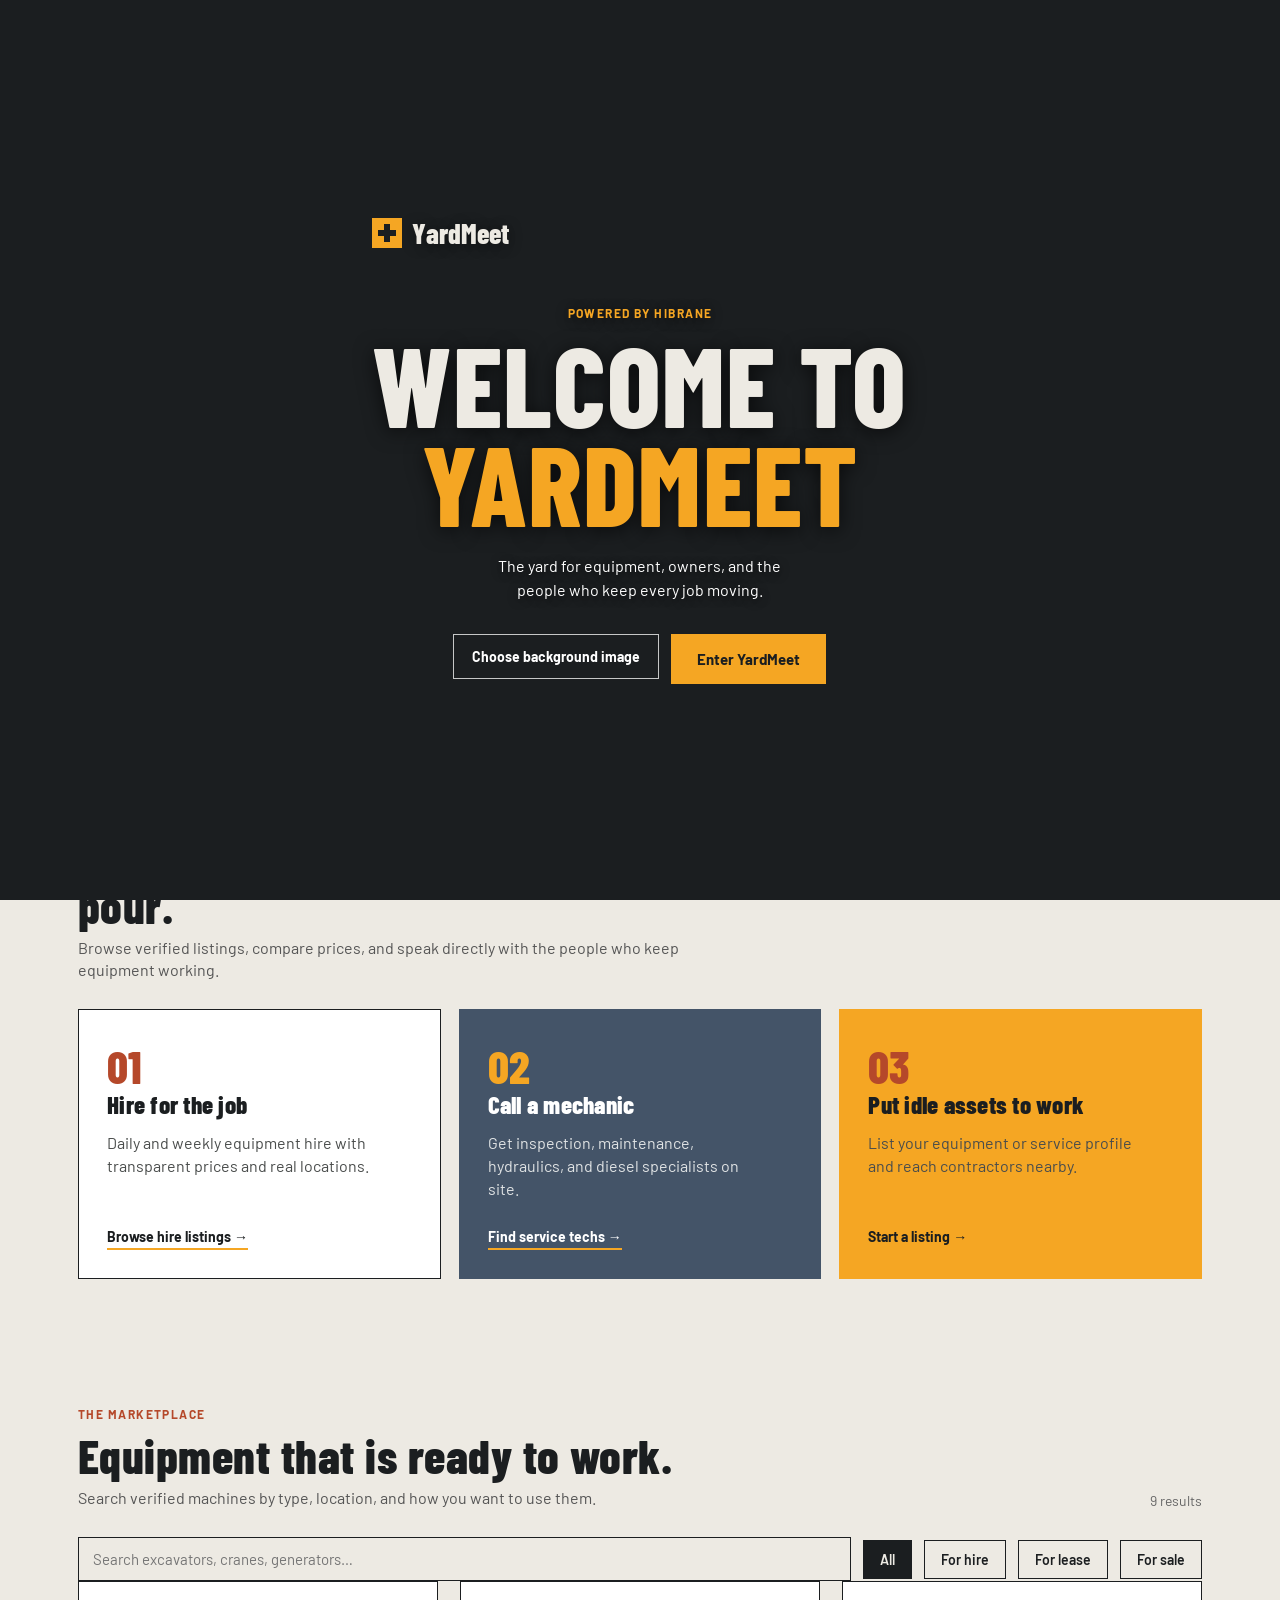
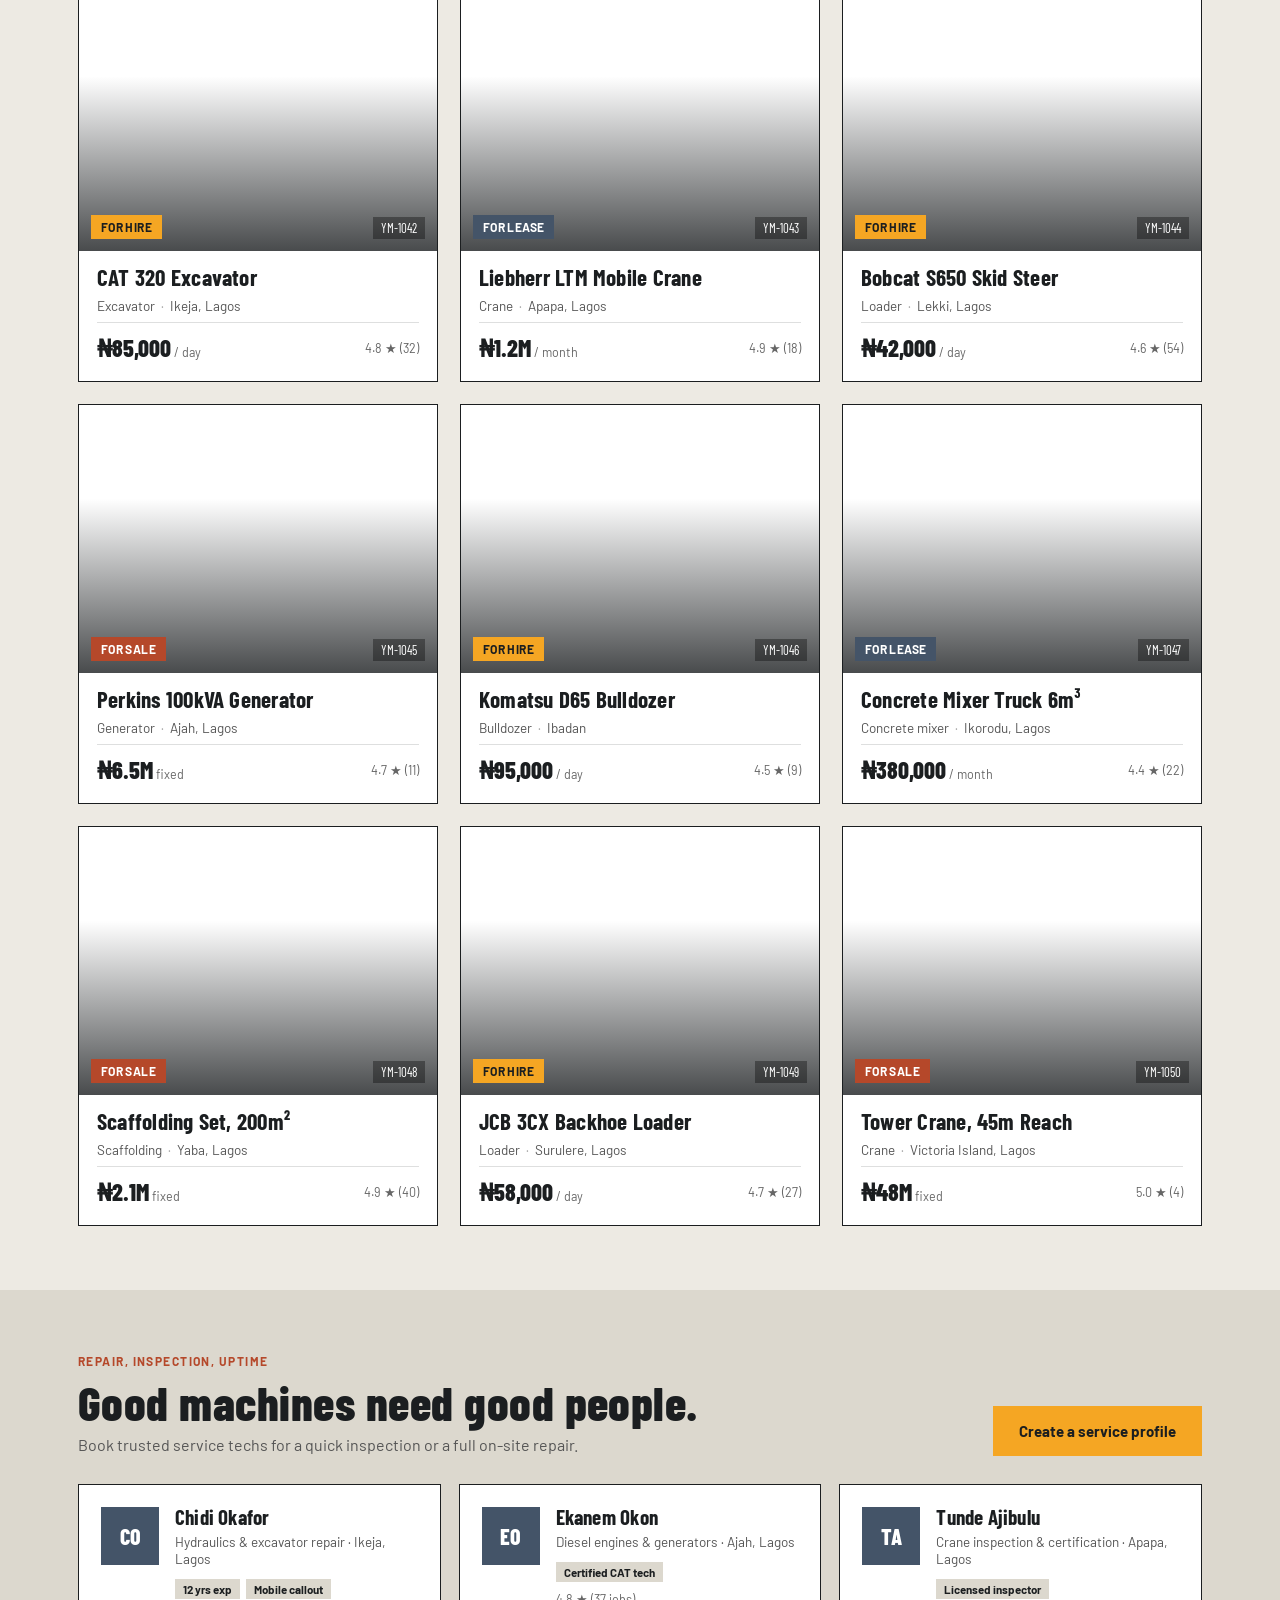
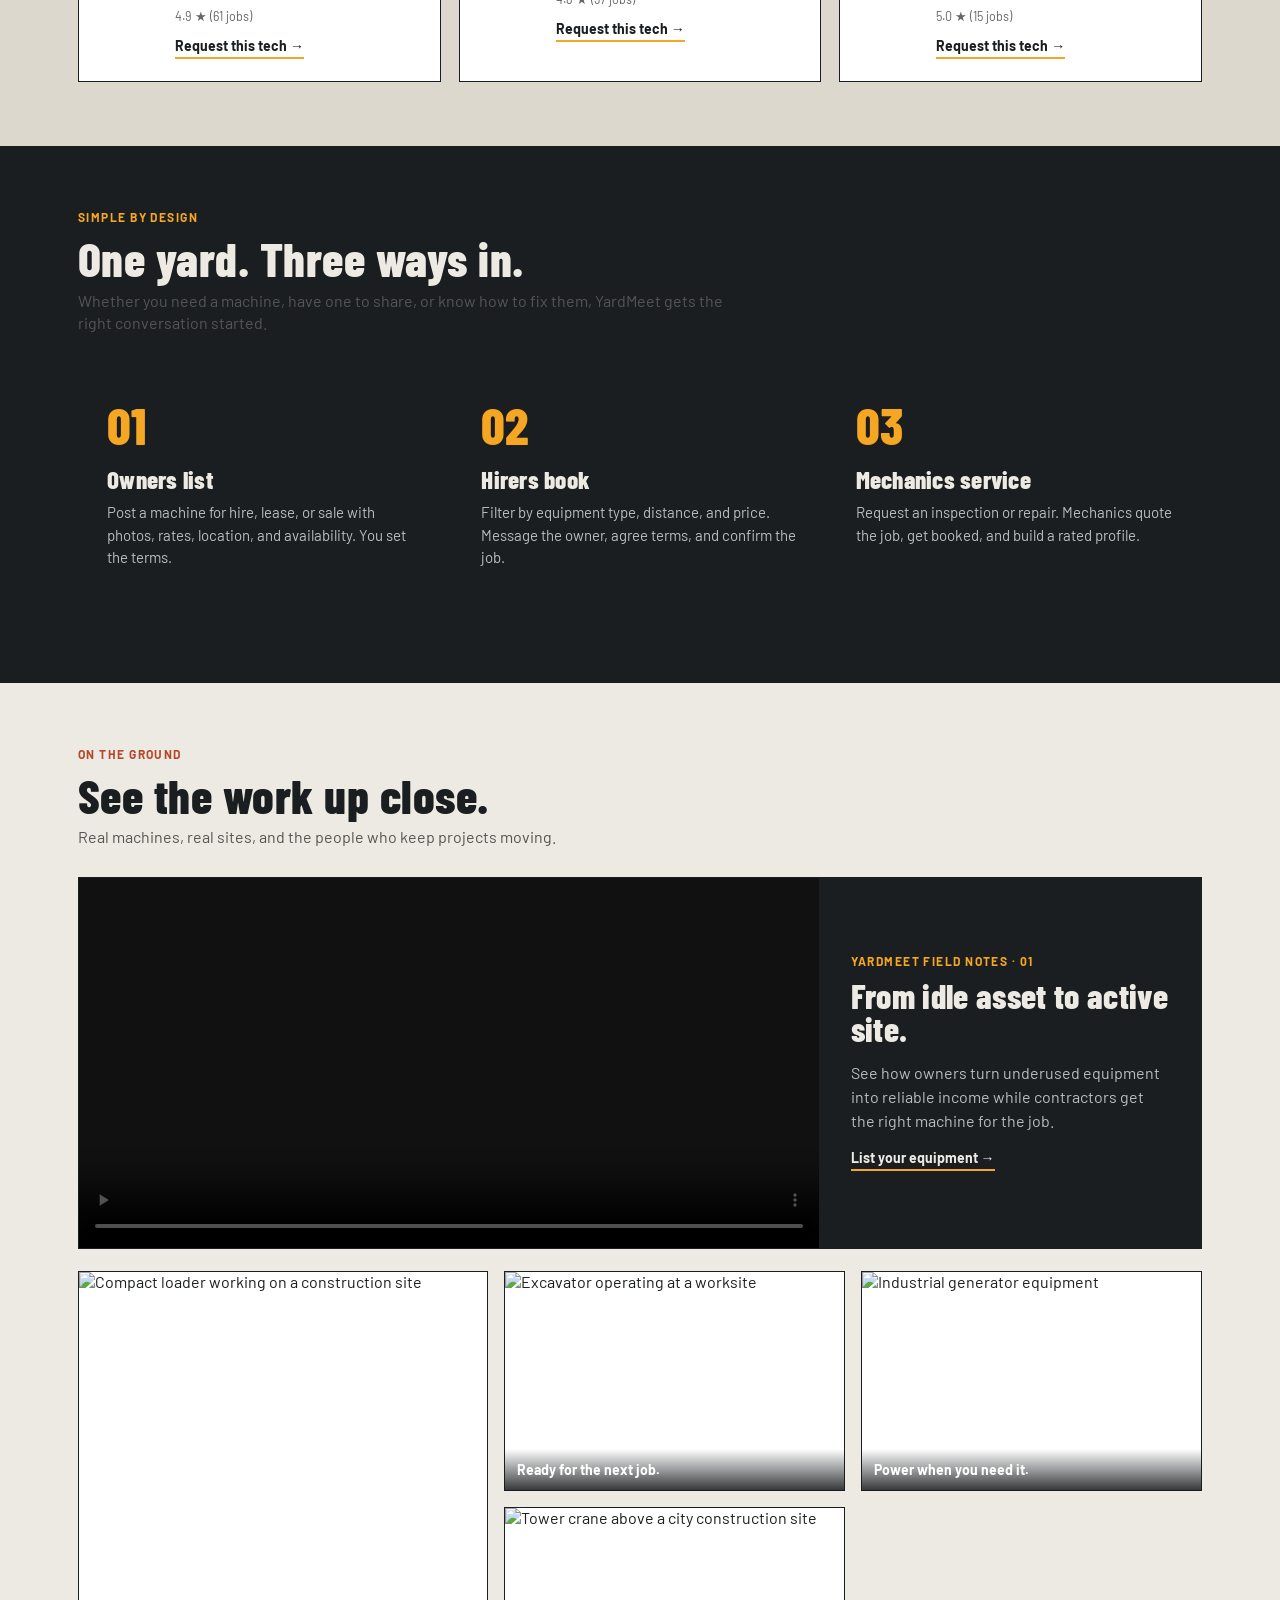
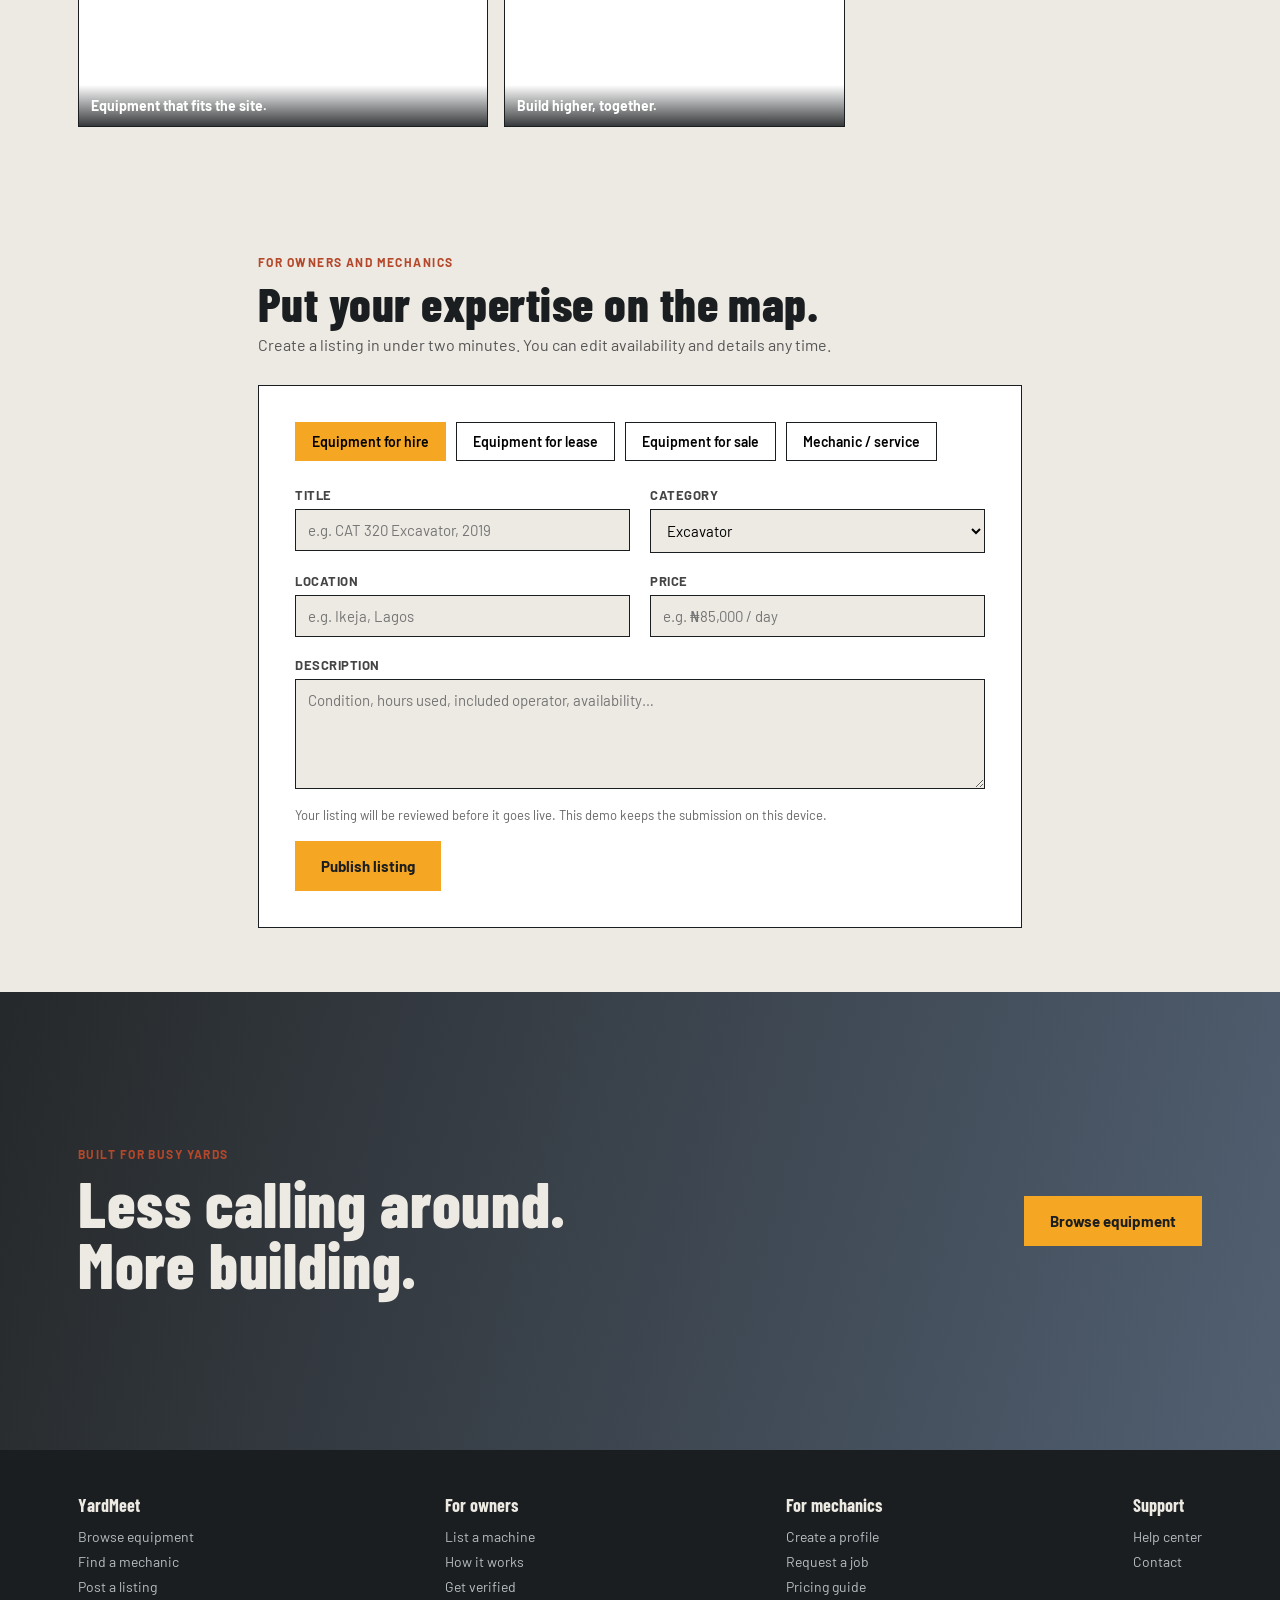
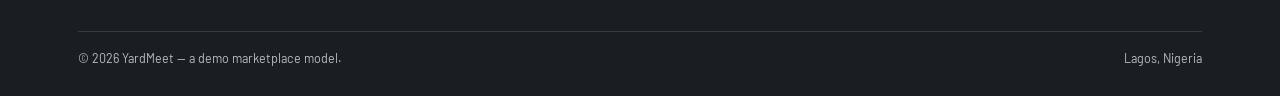
==== index.html @ 85f5b242 "Prepare YardMeet website for GitHub Pages" ====
<!doctype html>
<html lang="en">
<head>
  <meta charset="UTF-8"><meta name="viewport" content="width=device-width, initial-scale=1.0">
  <title>YardMeet | Construction equipment marketplace</title>
  <link rel="preconnect" href="https://fonts.googleapis.com"><link rel="preconnect" href="https://fonts.gstatic.com" crossorigin>
  <link href="https://fonts.googleapis.com/css2?family=Barlow+Condensed:wght@500;600;700;800&family=Barlow:wght@400;500;600;700&display=swap" rel="stylesheet"><link rel="stylesheet" href="styles.css">
</head>
<body data-page="home">
  <div class="welcome-screen" id="welcomeScreen" role="dialog" aria-modal="true" aria-labelledby="welcomeTitle"><div class="welcome-shade"></div><div class="welcome-content"><div class="welcome-mark"><span class="logo-mark" aria-hidden="true"></span><span>YardMeet</span></div><p class="kicker">Powered by Hibrane</p><h1 id="welcomeTitle">WELCOME TO<br><span>YARDMEET</span></h1><p class="welcome-copy">The yard for equipment, owners, and the people who keep every job moving.</p><div class="welcome-actions"><label class="upload-image" for="welcomeBackground">Choose background image<input id="welcomeBackground" type="file" accept="image/*"></label><button class="btn primary" id="enterSite" type="button">Enter YardMeet</button></div></div></div>
  <div id="site-header"></div>
  <main>
    <section class="hero home-hero" id="home"><div class="wrap hero-grid"><div><div class="eyebrow-plate"><span class="dot"></span>Lagos · 412 active yards on site</div><h1>Find the right machine.<br><span>Keep the job moving.</span></h1><p class="lede">YardMeet connects contractors with construction equipment owners and trusted mechanics across Lagos. Hire, lease, buy, or get a machine back on site.</p><div class="hero-ctas"><a class="btn primary" href="#browse">Find equipment</a><a class="btn ghost" href="#post">List your machine</a></div></div><div class="spec-plate"><div class="row"><span class="label">Listings live</span><b>2,146</b></div><div class="row"><span class="label">Verified owners</span><b>836</b></div><div class="row"><span class="label">Mechanics on call</span><b>194</b></div><div class="row"><span class="label">Avg. response time</span><b>18 min</b></div></div></div></section>
    <section class="section home-section"><div class="wrap"><div class="section-head"><div><p class="kicker">The yard, organized</p><h2>Everything you need for the next pour.</h2><p>Browse verified listings, compare prices, and speak directly with the people who keep equipment working.</p></div></div><div class="feature-grid"><a class="feature-card" href="#browse"><span class="feature-number">01</span><h3>Hire for the job</h3><p>Daily and weekly equipment hire with transparent prices and real locations.</p><span class="text-link">Browse hire listings →</span></a><a class="feature-card dark" href="#services"><span class="feature-number">02</span><h3>Call a mechanic</h3><p>Get inspection, maintenance, hydraulics, and diesel specialists on site.</p><span class="text-link">Find service techs →</span></a><a class="feature-card amber" href="#post"><span class="feature-number">03</span><h3>Put idle assets to work</h3><p>List your equipment or service profile and reach contractors nearby.</p><span class="text-link">Start a listing →</span></a></div></div></section>
    <section class="section" id="browse"><div class="wrap"><div class="section-head"><div><p class="kicker">The marketplace</p><h2 id="listingsTitle">Equipment that is ready to work.</h2><p>Search verified machines by type, location, and how you want to use them.</p></div><span class="result-count" id="resultCount"></span></div><div class="filter-row inline-filter"><input class="search-input" id="searchInput" type="search" placeholder="Search excavators, cranes, generators…" aria-label="Search listings"><button class="chip active" data-filter="all">All</button><button class="chip" data-filter="hire">For hire</button><button class="chip" data-filter="lease">For lease</button><button class="chip" data-filter="sale">For sale</button></div><div class="grid" id="listingsGrid"></div><div class="empty" id="emptyState" hidden><b>Nothing matches that search</b>Try a different machine name or clear your filters.</div></div></section>
    <section class="section" id="services" style="background:var(--concrete-dark)"><div class="wrap"><div class="section-head"><div><p class="kicker">Repair, inspection, uptime</p><h2>Good machines need good people.</h2><p>Book trusted service techs for a quick inspection or a full on-site repair.</p></div><a class="btn primary" href="#post">Create a service profile</a></div><div class="mechanic-grid" id="mechGrid"></div></div></section>
    <section class="section dark-section" id="how"><div class="wrap"><div class="section-head"><div><p class="kicker">Simple by design</p><h2>One yard. Three ways in.</h2><p>Whether you need a machine, have one to share, or know how to fix them, YardMeet gets the right conversation started.</p></div></div><div class="steps large-steps"><article class="step"><div class="n">01</div><h3>Owners list</h3><p>Post a machine for hire, lease, or sale with photos, rates, location, and availability. You set the terms.</p></article><article class="step"><div class="n">02</div><h3>Hirers book</h3><p>Filter by equipment type, distance, and price. Message the owner, agree terms, and confirm the job.</p></article><article class="step"><div class="n">03</div><h3>Mechanics service</h3><p>Request an inspection or repair. Mechanics quote the job, get booked, and build a rated profile.</p></article></div></div></section>
    <section class="section media-section" id="media"><div class="wrap"><div class="section-head"><div><p class="kicker">On the ground</p><h2>See the work up close.</h2><p>Real machines, real sites, and the people who keep projects moving.</p></div></div><div class="media-feature"><div class="video-frame"><video controls preload="metadata" poster="https://images.unsplash.com/photo-1504307651254-35680f356dfd?auto=format&fit=crop&w=1400&q=85"><source src="https://cdn.coverr.co/videos/coverr-a-construction-site-1571/1080p.mp4" type="video/mp4">Your browser does not support embedded video.</video></div><div class="video-copy"><p class="kicker">YardMeet field notes · 01</p><h3>From idle asset to active site.</h3><p>See how owners turn underused equipment into reliable income while contractors get the right machine for the job.</p><a class="text-link" href="#post">List your equipment →</a></div></div><div class="photo-grid"><figure class="photo-tall"><img src="https://images.unsplash.com/photo-1590644365607-1c5a2d7b4f8e?auto=format&fit=crop&w=900&q=85" alt="Compact loader working on a construction site"><figcaption>Equipment that fits the site.</figcaption></figure><figure><img src="https://images.unsplash.com/photo-1581094794329-c8112a89af12?auto=format&fit=crop&w=900&q=85" alt="Excavator operating at a worksite"><figcaption>Ready for the next job.</figcaption></figure><figure><img src="https://images.unsplash.com/photo-1473341304170-971dccb5ac1e?auto=format&fit=crop&w=900&q=85" alt="Industrial generator equipment"><figcaption>Power when you need it.</figcaption></figure><figure><img src="https://images.unsplash.com/photo-1541888946425-d81bb19240f5?auto=format&fit=crop&w=900&q=85" alt="Tower crane above a city construction site"><figcaption>Build higher, together.</figcaption></figure></div></div></section>
    <section class="section" id="post"><div class="wrap narrow"><div class="section-head"><div><p class="kicker">For owners and mechanics</p><h2>Put your expertise on the map.</h2><p>Create a listing in under two minutes. You can edit availability and details any time.</p></div></div><div class="post-panel"><div class="listing-type-picker" id="typePicker"><button class="type-opt active" data-type="hire" type="button">Equipment for hire</button><button class="type-opt" data-type="lease" type="button">Equipment for lease</button><button class="type-opt" data-type="sale" type="button">Equipment for sale</button><button class="type-opt" data-type="service" type="button">Mechanic / service</button></div><form id="postForm"><div class="post-grid"><div class="field"><label for="f-title">Title</label><input id="f-title" required type="text" placeholder="e.g. CAT 320 Excavator, 2019"></div><div class="field"><label for="f-cat">Category</label><select id="f-cat"><option>Excavator</option><option>Crane</option><option>Generator</option><option>Bulldozer</option><option>Payloader</option><option>Concrete mixer</option><option>Mechanic / repair service</option><option>Other</option></select></div><div class="field"><label for="f-loc">Location</label><input id="f-loc" required type="text" placeholder="e.g. Ikeja, Lagos"></div><div class="field"><label for="f-price">Price</label><input id="f-price" type="text" placeholder="e.g. ₦85,000 / day"></div><div class="field full"><label for="f-desc">Description</label><textarea id="f-desc" required placeholder="Condition, hours used, included operator, availability…"></textarea></div></div><p class="form-note">Your listing will be reviewed before it goes live. This demo keeps the submission on this device.</p><button type="submit" class="btn primary">Publish listing</button><div class="form-success" id="formSuccess" role="status" hidden>Listing saved as a demo. We will be in touch with the next step.</div></form></div></div></section>
    <section class="section image-band"><div class="wrap image-band-inner"><div><p class="kicker">Built for busy yards</p><h2>Less calling around.<br>More building.</h2></div><a class="btn primary" href="#browse">Browse equipment</a></div></section>
  </main><div id="site-footer"></div><script src="app.js"></script>
</body>
</html>
---- styles.css ----
.media-feature{display:grid;grid-template-columns:1.45fr .75fr;background:var(--ink);color:var(--concrete);border:1px solid var(--ink);margin-bottom:22px}.video-frame{background:#111;min-height:350px}.video-frame video{display:block;width:100%;height:100%;min-height:350px;object-fit:cover}.video-copy{padding:32px;display:flex;flex-direction:column;align-items:flex-start;justify-content:center}.video-copy .kicker{color:var(--amber)}.video-copy h3{font-size:34px}.video-copy p:not(.kicker){color:#b7bec2;line-height:1.5}.photo-grid{display:grid;grid-template-columns:1.2fr 1fr 1fr;grid-template-rows:220px 220px;gap:16px}.photo-grid figure{margin:0;background:var(--white);border:1px solid var(--ink);position:relative;overflow:hidden}.photo-grid figure:first-child{grid-row:span 2}.photo-grid img{width:100%;height:100%;object-fit:cover;transition:transform .35s ease}.photo-grid figure:hover img{transform:scale(1.04)}.photo-grid figcaption{position:absolute;left:0;right:0;bottom:0;padding:12px;color:#fff;font-weight:700;font-size:14px;background:linear-gradient(transparent,rgba(27,30,32,.88))}@media(max-width:800px){.media-feature{grid-template-columns:1fr}.video-frame,.video-frame video{min-height:240px}.photo-grid{grid-template-columns:1fr 1fr;grid-template-rows:240px 180px 180px}.photo-grid figure:first-child{grid-row:span 1;grid-column:span 2}}@media(max-width:520px){.photo-grid{grid-template-columns:1fr;grid-template-rows:250px 180px 180px 180px}.photo-grid figure:first-child{grid-column:auto}.video-copy{padding:24px}}
 .welcome-screen{--welcome-image:url('https://images.unsplash.com/photo-1504307651254-35680f356dfd?auto=format&fit=crop&w=2200&q=90');position:fixed;inset:0;z-index:200;background-color:var(--ink);background-image:var(--welcome-image);background-position:center;background-size:cover;color:var(--concrete);display:flex;flex-direction:column;align-items:center;justify-content:center;text-align:center;padding:28px;transition:opacity .45s ease,visibility .45s ease}.welcome-screen:before{content:'';position:absolute;inset:0;background:linear-gradient(90deg,rgba(27,30,32,.58),rgba(27,30,32,.22),rgba(27,30,32,.58))}.welcome-screen.has-background:after{content:'Background preview';position:absolute;right:22px;bottom:18px;color:rgba(255,255,255,.75);font-size:12px;letter-spacing:.08em;text-transform:uppercase}.welcome-screen.is-hidden{opacity:0;visibility:hidden;pointer-events:none}.welcome-content{position:relative;z-index:1}.welcome-mark{display:flex;align-items:center;gap:10px;font-family:'Barlow Condensed';font-size:28px;font-weight:800;margin-bottom:56px;text-shadow:0 2px 14px rgba(0,0,0,.45)}.welcome-screen .kicker{color:var(--amber);margin-bottom:14px;text-shadow:0 2px 12px rgba(0,0,0,.65)}.welcome-screen h1{font-size:clamp(58px,10vw,112px);line-height:.88;text-shadow:0 3px 20px rgba(0,0,0,.65)}.welcome-screen h1 span{color:var(--amber)}.welcome-copy{color:#fff;max-width:34ch;line-height:1.5;margin:22px auto 28px;text-shadow:0 2px 10px rgba(0,0,0,.7)}.welcome-actions{display:flex;align-items:center;justify-content:center;gap:12px;flex-wrap:wrap}.welcome-screen .btn{margin-top:4px}.upload-image{border:1px solid rgba(255,255,255,.75);padding:13px 18px;color:#fff;background:rgba(27,30,32,.28);font-size:14px;font-weight:700;cursor:pointer;transition:background .15s ease}.upload-image:hover{background:rgba(27,30,32,.6)}.upload-image input{position:absolute;width:1px;height:1px;opacity:0;pointer-events:none}@media(max-width:520px){.welcome-mark{margin-bottom:38px}.welcome-actions{flex-direction:column}.welcome-actions .btn,.upload-image{width:100%}}
:root{--ink:#1b1e20;--concrete:#edeae3;--concrete-dark:#dcd8ce;--steel:#445468;--amber:#f5a623;--amber-dark:#c9821a;--rust:#b5482a;--white:#fff;--line:rgba(27,30,32,.14)}*{box-sizing:border-box}html{scroll-behavior:smooth}body{margin:0;background:var(--concrete);color:var(--ink);font-family:Barlow,sans-serif;-webkit-font-smoothing:antialiased}h1,h2,h3,.display{font-family:'Barlow Condensed',sans-serif;font-weight:800;letter-spacing:.01em;line-height:.95;margin:0}h1{font-size:clamp(46px,7vw,82px)}h2{font-size:clamp(32px,4vw,48px)}h3{font-size:25px}a{color:inherit}button,input,select,textarea{font:inherit}button{cursor:pointer}img{max-width:100%;display:block}.wrap{max-width:1180px;margin:0 auto;padding:0 28px}.narrow{max-width:820px}@media(max-width:640px){.wrap{padding:0 18px}}
:root{--ink:#1b1e20;--concrete:#edeae3;--concrete-dark:#dcd8ce;--steel:#445468;--amber:#f5a623;--amber-dark:#c9821a;--rust:#b5482a;--white:#fff;--line:rgba(27,30,32,.14)}*{box-sizing:border-box}html{scroll-behavior:smooth}body{margin:0;background:var(--concrete);color:var(--ink);font-family:Barlow,sans-serif;-webkit-font-smoothing:antialiased}h1,h2,h3,.display{font-family:'Barlow Condensed',sans-serif;font-weight:800;letter-spacing:.01em;line-height:.95;margin:0}h1{font-size:clamp(46px,7vw,82px)}h2{font-size:clamp(32px,4vw,48px)}h3{font-size:25px}a{color:inherit}button,input,select,textarea{font:inherit}button{cursor:pointer}img{max-width:100%;display:block}.wrap{max-width:1180px;margin:0 auto;padding:0 28px}.narrow{max-width:820px}@media(max-width:640px){.wrap{padding:0 18px}}
header{position:sticky;top:0;z-index:50;background:var(--ink);color:var(--concrete);border-bottom:3px solid var(--amber)}.header-row{display:flex;align-items:center;justify-content:space-between;padding:16px 0}.logo{display:flex;align-items:center;gap:10px;font-family:'Barlow Condensed';font-weight:800;font-size:26px;letter-spacing:.02em;text-decoration:none}.logo-mark{width:30px;height:30px;background:var(--amber);position:relative;flex:none}.logo-mark:before,.logo-mark:after{content:'';position:absolute;background:var(--ink)}.logo-mark:before{width:6px;height:18px;top:6px;left:12px}.logo-mark:after{width:18px;height:6px;top:12px;left:6px}nav{display:flex;gap:25px;font-size:15px;font-weight:600}nav a{color:var(--concrete);opacity:.8;text-decoration:none;padding-bottom:4px;border-bottom:2px solid transparent}nav a:hover,nav a[aria-current=page]{opacity:1;border-color:var(--amber)}.header-actions{display:flex;align-items:center;gap:16px}.header-actions .btn{padding:9px 13px;font-size:13px}.menu-toggle{display:none;background:transparent;border:1px solid var(--concrete);color:var(--concrete);padding:8px 10px}@media(max-width:850px){nav{display:none}.menu-toggle{display:block}.header-row.menu-open nav{display:flex;position:absolute;left:0;right:0;top:68px;background:var(--ink);padding:18px 28px;flex-direction:column;gap:16px;border-bottom:1px solid #50565b}.header-row.menu-open{position:relative}.header-actions .header-post{display:none}}
.hero{padding:72px 0 58px;border-bottom:1px solid var(--line)}.home-hero{background:linear-gradient(120deg,var(--concrete) 0%,#e6e1d6 65%,#d8d3c8 100%)}.hero-grid{display:grid;grid-template-columns:1.3fr .9fr;gap:48px;align-items:end}@media(max-width:860px){.hero-grid{grid-template-columns:1fr}}.eyebrow-plate{display:inline-flex;align-items:center;gap:8px;background:var(--white);border:1px solid var(--ink);padding:6px 12px;font-size:13px;font-weight:600;margin-bottom:22px}.dot{width:7px;height:7px;background:var(--amber);border-radius:50%}.hero h1 span,.page-intro h1 span{color:var(--amber-dark)}.lede{font-size:19px;line-height:1.4;max-width:52ch;margin:20px 0 0;color:#3a3f42}.hero-ctas{display:flex;gap:14px;margin-top:30px;flex-wrap:wrap}.btn{font-weight:700;font-size:15px;padding:14px 24px;border:2px solid var(--ink);background:var(--ink);color:var(--concrete);cursor:pointer;text-decoration:none;display:inline-block;transition:transform .12s ease}.btn:hover{transform:translateY(-2px)}.btn.primary{background:var(--amber);border-color:var(--amber);color:var(--ink)}.btn.ghost{background:transparent;color:var(--ink)}.spec-plate{background:var(--ink);color:var(--concrete);padding:26px;border:1px solid var(--ink)}.spec-plate .row{display:flex;justify-content:space-between;padding:12px 0;border-bottom:1px solid rgba(237,234,227,.18);font-size:15px}.spec-plate .row:last-child{border-bottom:0}.spec-plate b{font-family:'Barlow Condensed';font-size:26px;color:var(--amber)}.label{color:#b7bec2;text-transform:uppercase;font-size:12px;letter-spacing:.08em;align-self:center}.section{padding:64px 0}.section-head{display:flex;justify-content:space-between;align-items:end;margin-bottom:28px;gap:20px;flex-wrap:wrap}.section-head>div{max-width:680px}.section-head p:not(.kicker),.section-head>div>p:last-child{color:#555;font-size:16px;margin:8px 0 0;line-height:1.4}.kicker{font-weight:700;color:var(--rust);font-size:12px;letter-spacing:.12em;text-transform:uppercase;margin:0 0 12px}.text-link{font-size:14px;font-weight:700;text-decoration:none;border-bottom:2px solid var(--amber);padding-bottom:3px}.feature-grid{display:grid;grid-template-columns:repeat(3,1fr);gap:18px}.feature-card{min-height:270px;padding:28px;background:#fff;border:1px solid var(--ink);text-decoration:none;display:flex;flex-direction:column;align-items:flex-start}.feature-card.dark{background:var(--steel);color:var(--white);border-color:var(--steel)}.feature-card.amber{background:var(--amber);border-color:var(--amber)}.feature-card p{line-height:1.45;margin:14px 0 auto;max-width:30ch;color:#4a4d4c}.feature-card.dark p{color:#e0e3e4}.feature-number{font-family:'Barlow Condensed';font-size:46px;font-weight:800;color:var(--rust)}.feature-card.dark .feature-number{color:var(--amber)}@media(max-width:760px){.feature-grid{grid-template-columns:1fr}}.image-band{background:linear-gradient(105deg,rgba(27,30,32,.95),rgba(68,84,104,.92)),url('https://images.unsplash.com/photo-1504307651254-35680f356dfd?auto=format&fit=crop&w=1600&q=80') center/cover;color:var(--concrete)}.image-band-inner{min-height:330px;display:flex;justify-content:space-between;align-items:center;gap:28px}.image-band h2{font-size:clamp(38px,5vw,64px)}
.page-intro{padding:70px 0 58px;border-bottom:1px solid var(--line)}.page-intro.compact{padding-bottom:48px}.page-intro .lede{max-width:52ch}.filterbar{background:var(--white);border-bottom:1px solid var(--line);padding:22px 0;position:sticky;top:69px;z-index:40}.filter-row{display:flex;gap:12px;flex-wrap:wrap;align-items:center}.search-input{flex:1 1 280px;padding:12px 14px;border:1.5px solid var(--ink);background:var(--concrete);font-size:15px}.search-input:focus{outline:2px solid var(--amber);outline-offset:2px}.chip{padding:10px 16px;border:1.5px solid var(--ink);background:transparent;font-weight:600;font-size:14px;color:var(--ink);white-space:nowrap}.chip.active{background:var(--ink);color:var(--concrete)}.grid{display:grid;grid-template-columns:repeat(3,1fr);gap:22px}@media(max-width:940px){.grid{grid-template-columns:repeat(2,1fr)}}@media(max-width:640px){.grid{grid-template-columns:1fr}}.card{background:var(--white);border:1px solid var(--ink);display:flex;flex-direction:column;cursor:pointer;transition:transform .15s ease,box-shadow .15s ease}.card:hover{transform:translateY(-4px);box-shadow:5px 5px 0 var(--ink)}.card-media{aspect-ratio:4/3;background-size:cover;background-position:center;position:relative;display:flex;align-items:flex-end;justify-content:space-between;padding:12px}.card-media:before{content:'';position:absolute;inset:0;background:linear-gradient(180deg,transparent 35%,rgba(27,30,32,.8))}.card-media>*{position:relative;z-index:1}.tag{font-weight:700;font-size:12px;letter-spacing:.03em;padding:5px 10px;text-transform:uppercase}.tag.hire{background:var(--amber)}.tag.lease{background:var(--steel);color:#fff}.tag.sale{background:var(--rust);color:#fff}.asset-id{font-family:'Barlow Condensed';font-size:13px;color:#fff;background:rgba(0,0,0,.35);padding:3px 8px}.card-body{padding:16px 18px 18px;display:flex;flex-direction:column;gap:8px;flex:1}.card-body h3{font-size:23px;font-weight:700}.card-meta{font-size:13.5px;color:#555;display:flex;gap:6px;flex-wrap:wrap}.card-meta span:not(:last-child):after{content:'·';margin-left:6px;color:#aaa}.card-price{margin-top:auto;padding-top:10px;border-top:1px solid var(--line);display:flex;justify-content:space-between;align-items:center}.price-num{font-family:'Barlow Condensed';font-weight:800;font-size:24px}.price-unit,.rating{font-size:12.5px;color:#666}.result-count{font-size:14px;color:#666}.empty{text-align:center;padding:60px 20px;color:#666}.empty b{display:block;font-family:'Barlow Condensed';font-size:26px;color:var(--ink);margin-bottom:8px}
.mechanic-grid{display:grid;grid-template-columns:repeat(3,1fr);gap:18px}@media(max-width:800px){.mechanic-grid{grid-template-columns:1fr}}.mech-card{background:var(--white);border:1px solid var(--ink);padding:22px;display:flex;gap:16px;align-items:flex-start}.mech-avatar{width:58px;height:58px;flex:none;background:var(--steel);color:#fff;display:flex;align-items:center;justify-content:center;font-family:'Barlow Condensed';font-weight:800;font-size:22px}.mech-info h3{font-size:21px;font-weight:700;margin:0 0 4px}.spec-list{font-size:13.5px;color:#555;margin:6px 0}.badge{display:inline-block;font-size:11.5px;font-weight:700;background:var(--concrete-dark);padding:3px 8px;margin-right:6px;margin-top:6px}.dark-section{background:var(--ink);color:var(--concrete)}.dark-section .kicker{color:var(--amber)}.dark-section p:not(.kicker){color:#b7bec2}.split-section,.callout{display:flex;justify-content:space-between;align-items:center;gap:28px}.steps{display:grid;grid-template-columns:repeat(3,1fr);gap:1px;background:rgba(27,30,32,.2);border:1px solid rgba(27,30,32,.2)}.step{background:var(--ink);color:var(--concrete);padding:34px 28px;min-height:250px}.step .n{font-family:'Barlow Condensed';font-size:52px;font-weight:800;color:var(--amber);line-height:1}.step h3{font-size:25px;margin-top:18px}.step p{font-size:15px;color:#b7bec2;margin-top:10px;line-height:1.5}.concrete-band{background:var(--concrete-dark)}@media(max-width:760px){.steps{grid-template-columns:1fr}.split-section,.callout,.image-band-inner{align-items:flex-start;flex-direction:column}.image-band-inner{justify-content:center}}
.post-panel{background:var(--white);border:1px solid var(--ink);padding:36px}.listing-type-picker{display:flex;gap:10px;flex-wrap:wrap;margin-bottom:26px}.type-opt{border:1.5px solid var(--ink);padding:10px 16px;background:transparent;font-weight:600;font-size:14px}.type-opt.active{background:var(--amber);border-color:var(--amber)}.post-grid{display:grid;grid-template-columns:1fr 1fr;gap:20px}.field{display:flex;flex-direction:column;gap:6px}.field.full{grid-column:1/-1}.field label{font-size:13px;font-weight:700;text-transform:uppercase;letter-spacing:.04em;color:#444}.field input,.field select,.field textarea{border:1.5px solid var(--ink);background:var(--concrete);padding:11px 12px;font-size:15px}.field textarea{resize:vertical;min-height:110px}.form-note{font-size:13px;color:#666;margin:18px 0}.form-success{margin-top:18px;padding:13px;background:#e2f0df;border-left:4px solid #54864a;font-weight:600}@media(max-width:700px){.post-grid{grid-template-columns:1fr}.post-panel{padding:22px}}
footer{background:var(--ink);color:#b7bec2;padding:44px 0 30px}.footer-grid{display:flex;justify-content:space-between;gap:24px;flex-wrap:wrap;border-bottom:1px solid rgba(237,234,227,.14);padding-bottom:28px}.footer-col h4{color:var(--concrete);font-family:'Barlow Condensed';font-size:18px;margin:0 0 12px}.footer-col a{display:block;color:#b7bec2;text-decoration:none;font-size:14px;margin-bottom:8px}.footer-col a:hover{color:var(--amber)}.foot-bottom{padding-top:18px;font-size:12.5px;display:flex;justify-content:space-between;flex-wrap:wrap;gap:8px}.modal-backdrop{position:fixed;inset:0;background:rgba(27,30,32,.75);z-index:100;display:grid;place-items:center;padding:20px}.modal{background:var(--white);max-width:540px;width:100%;border:2px solid var(--ink);padding:28px;position:relative}.modal-close{position:absolute;right:14px;top:10px;border:0;background:transparent;font-size:28px}.modal .tag{display:inline-block;margin-bottom:15px}.modal h2{font-size:36px;margin-bottom:10px}.modal p{line-height:1.5;color:#555}.sr-only{position:absolute;width:1px;height:1px;overflow:hidden;clip:rect(0,0,0,0)}:focus-visible{outline:2px solid var(--amber-dark);outline-offset:2px}@media(prefers-reduced-motion:reduce){*{transition:none!important;scroll-behavior:auto!important}}
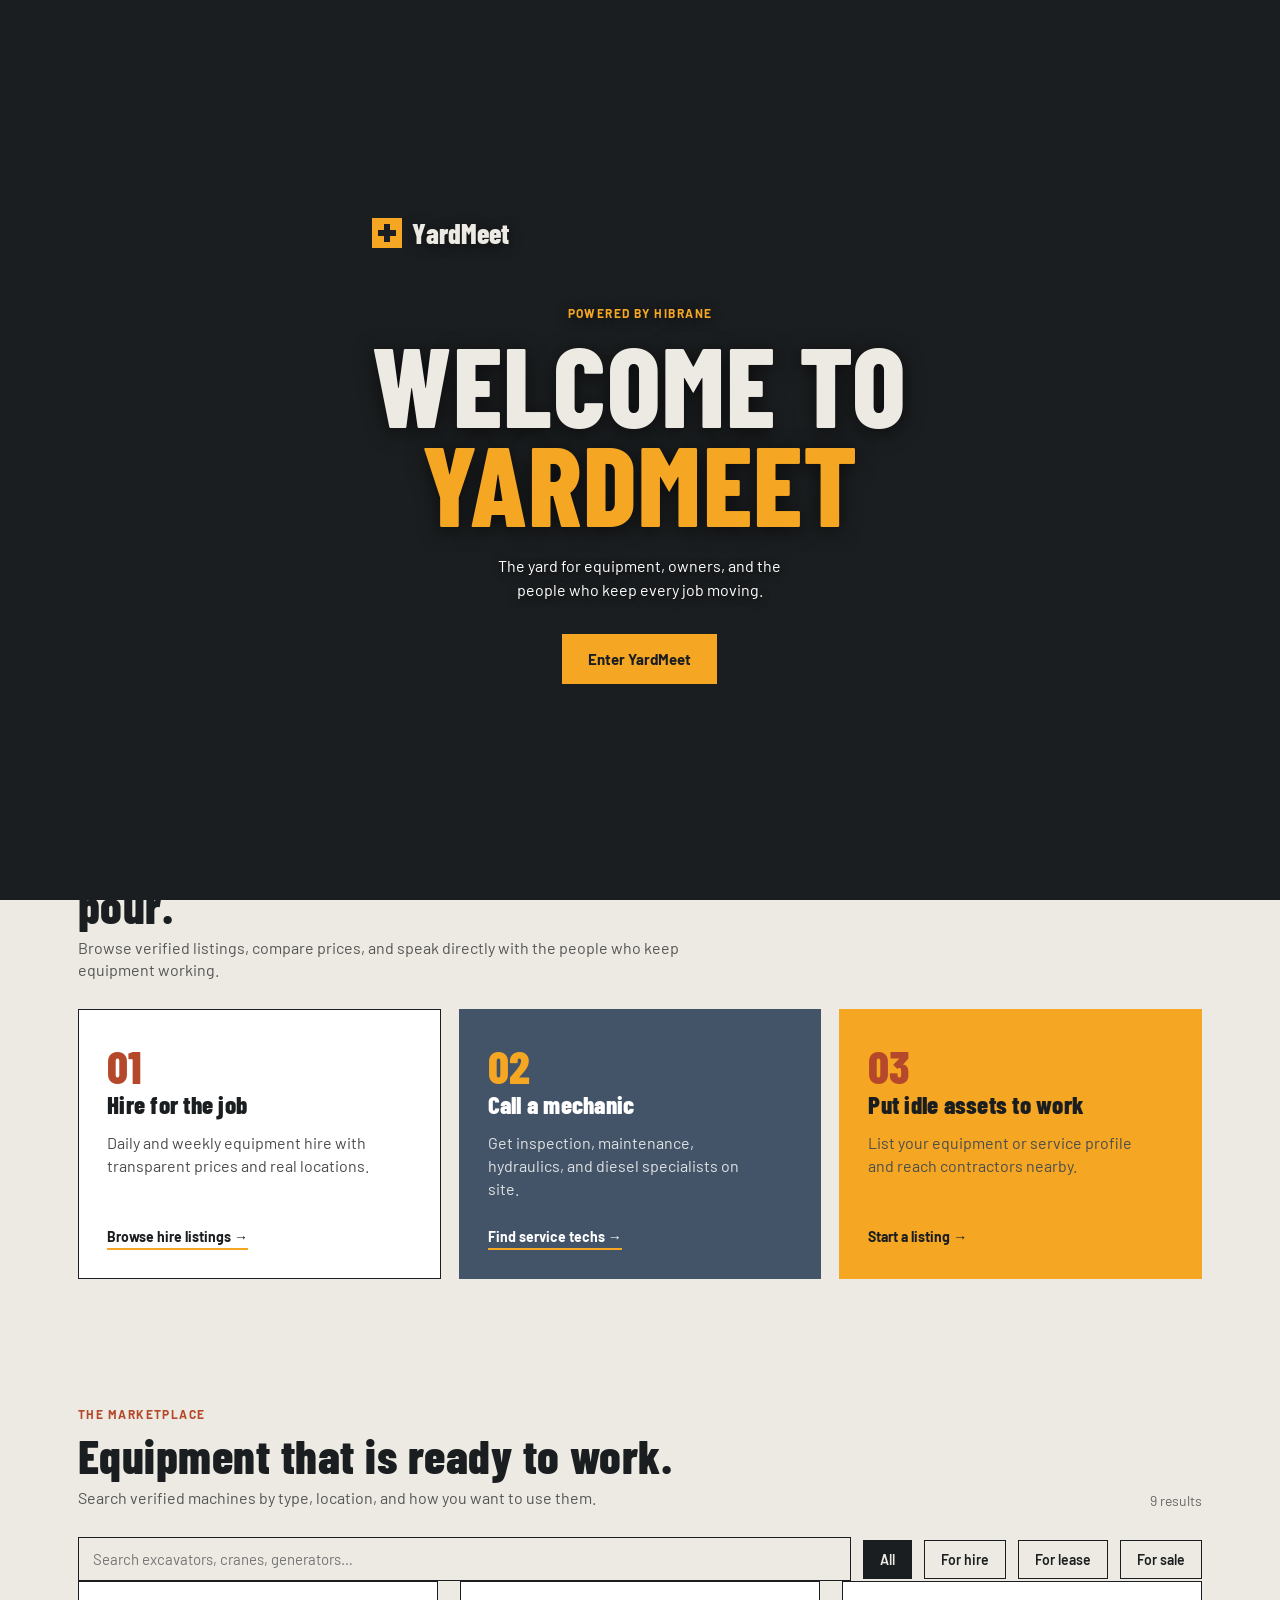
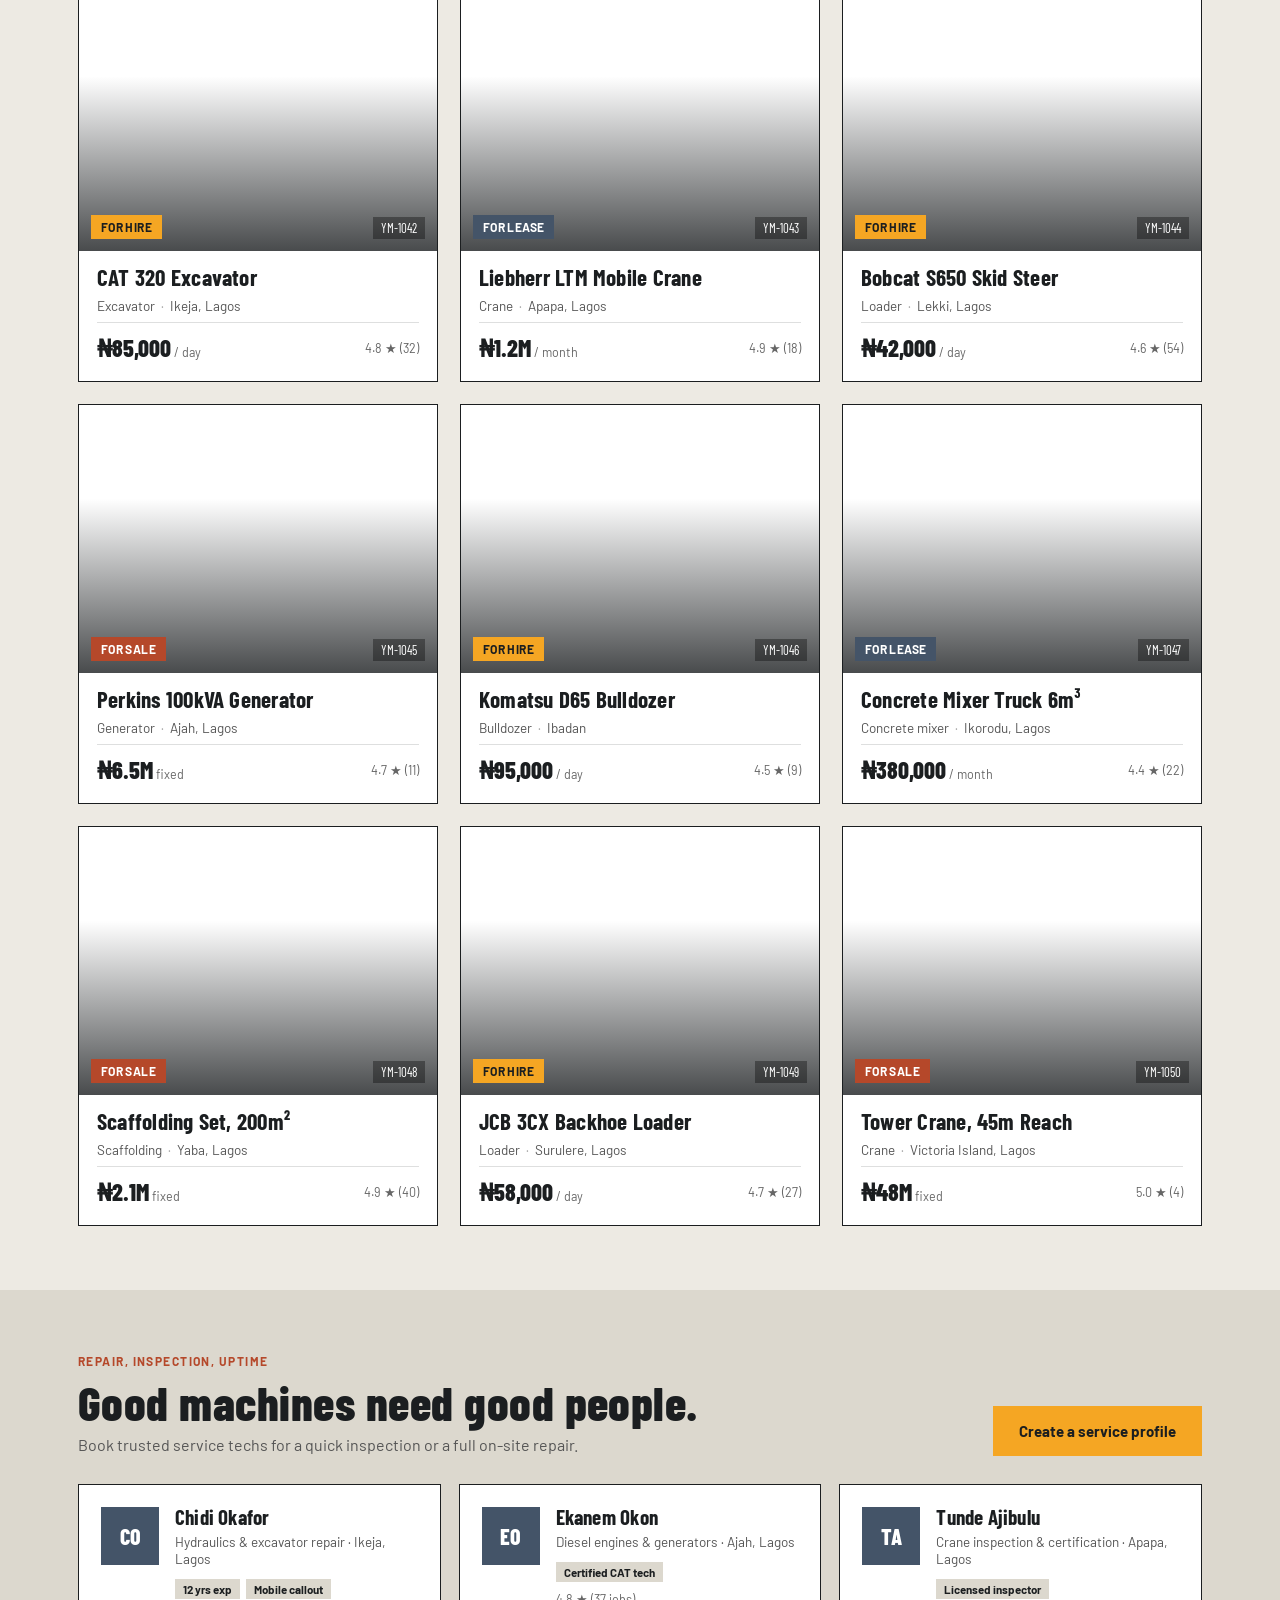
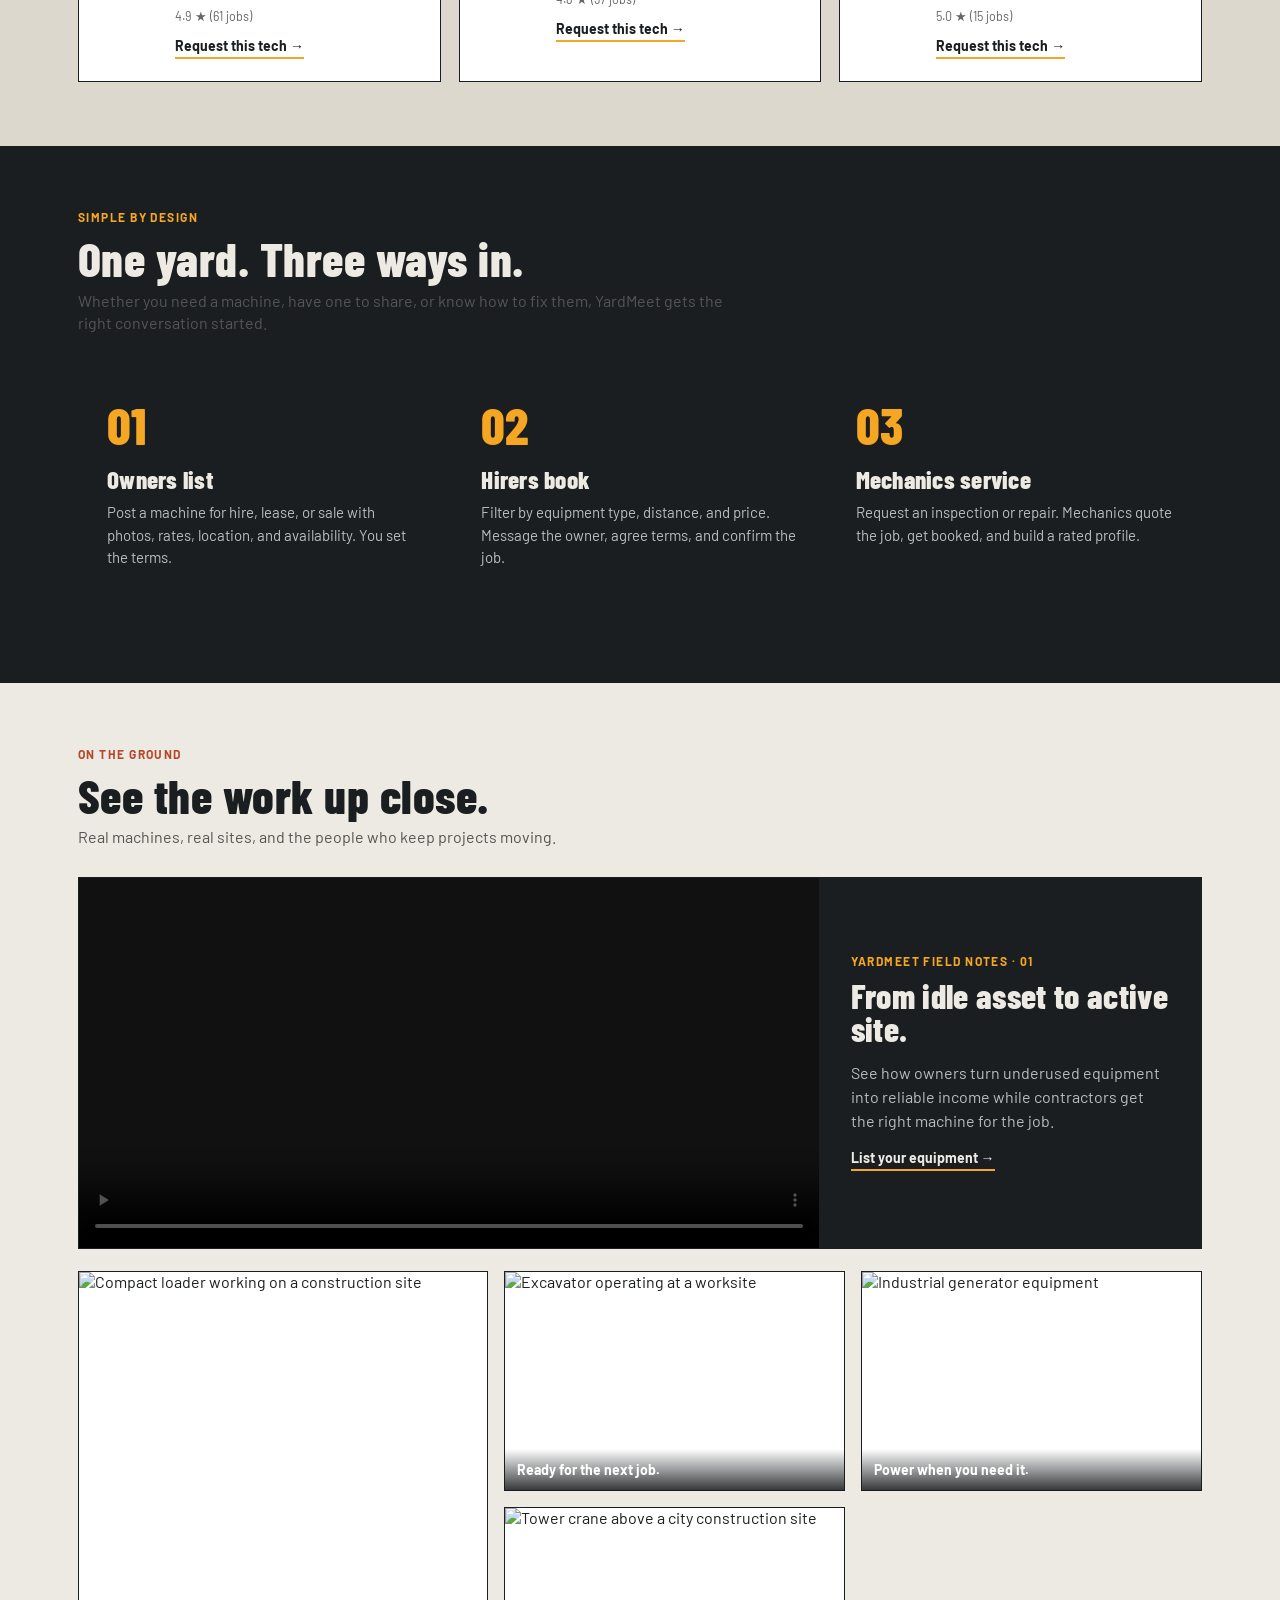
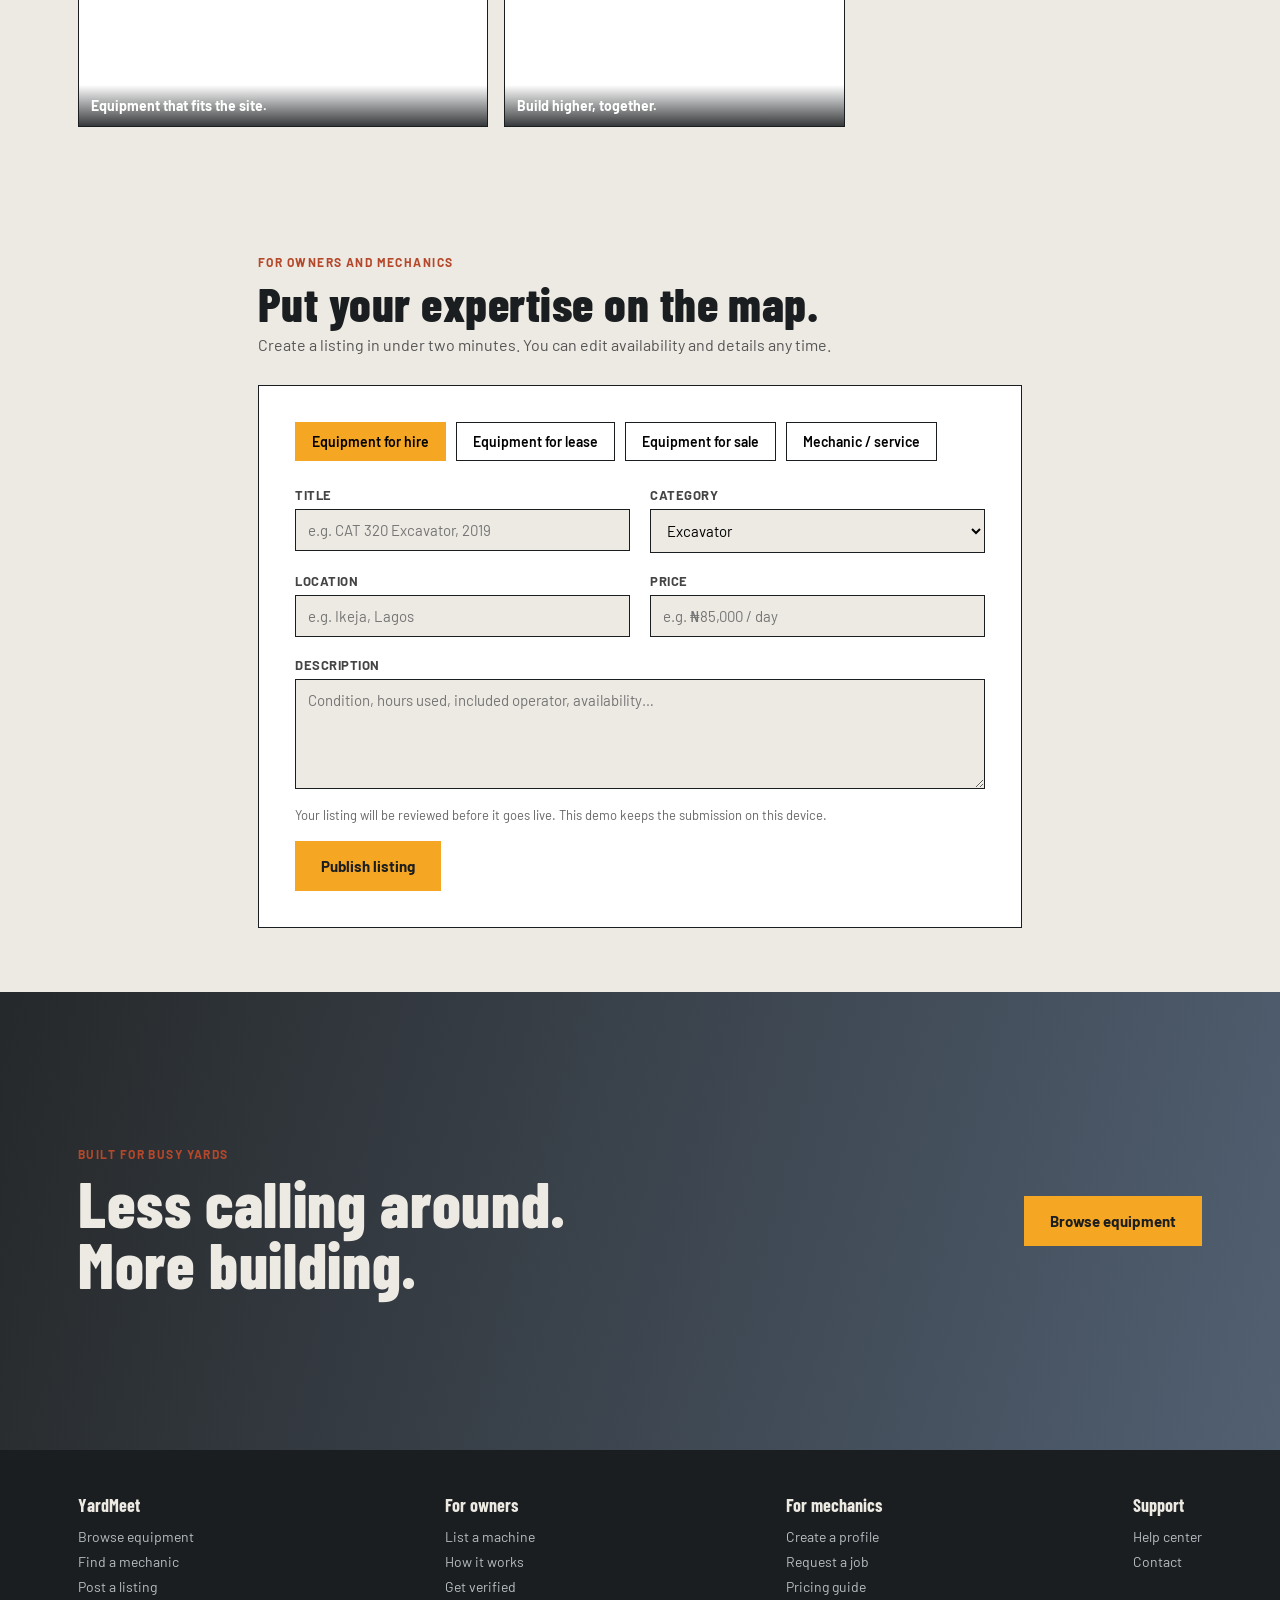
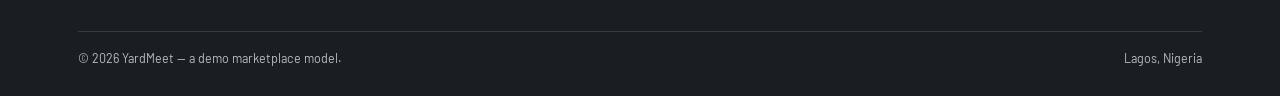
==== commit 4124d0d8: "Remove welcome background upload control" ====
--- a/index.html
+++ b/index.html
@@ -7,7 +7,7 @@
   <link href="https://fonts.googleapis.com/css2?family=Barlow+Condensed:wght@500;600;700;800&family=Barlow:wght@400;500;600;700&display=swap" rel="stylesheet"><link rel="stylesheet" href="styles.css">
 </head>
 <body data-page="home">
-  <div class="welcome-screen" id="welcomeScreen" role="dialog" aria-modal="true" aria-labelledby="welcomeTitle"><div class="welcome-shade"></div><div class="welcome-content"><div class="welcome-mark"><span class="logo-mark" aria-hidden="true"></span><span>YardMeet</span></div><p class="kicker">Powered by Hibrane</p><h1 id="welcomeTitle">WELCOME TO<br><span>YARDMEET</span></h1><p class="welcome-copy">The yard for equipment, owners, and the people who keep every job moving.</p><div class="welcome-actions"><label class="upload-image" for="welcomeBackground">Choose background image<input id="welcomeBackground" type="file" accept="image/*"></label><button class="btn primary" id="enterSite" type="button">Enter YardMeet</button></div></div></div>
+  <div class="welcome-screen" id="welcomeScreen" role="dialog" aria-modal="true" aria-labelledby="welcomeTitle"><div class="welcome-shade"></div><div class="welcome-content"><div class="welcome-mark"><span class="logo-mark" aria-hidden="true"></span><span>YardMeet</span></div><p class="kicker">Powered by Hibrane</p><h1 id="welcomeTitle">WELCOME TO<br><span>YARDMEET</span></h1><p class="welcome-copy">The yard for equipment, owners, and the people who keep every job moving.</p><button class="btn primary" id="enterSite" type="button">Enter YardMeet</button></div></div>
   <div id="site-header"></div>
   <main>
     <section class="hero home-hero" id="home"><div class="wrap hero-grid"><div><div class="eyebrow-plate"><span class="dot"></span>Lagos · 412 active yards on site</div><h1>Find the right machine.<br><span>Keep the job moving.</span></h1><p class="lede">YardMeet connects contractors with construction equipment owners and trusted mechanics across Lagos. Hire, lease, buy, or get a machine back on site.</p><div class="hero-ctas"><a class="btn primary" href="#browse">Find equipment</a><a class="btn ghost" href="#post">List your machine</a></div></div><div class="spec-plate"><div class="row"><span class="label">Listings live</span><b>2,146</b></div><div class="row"><span class="label">Verified owners</span><b>836</b></div><div class="row"><span class="label">Mechanics on call</span><b>194</b></div><div class="row"><span class="label">Avg. response time</span><b>18 min</b></div></div></div></section>
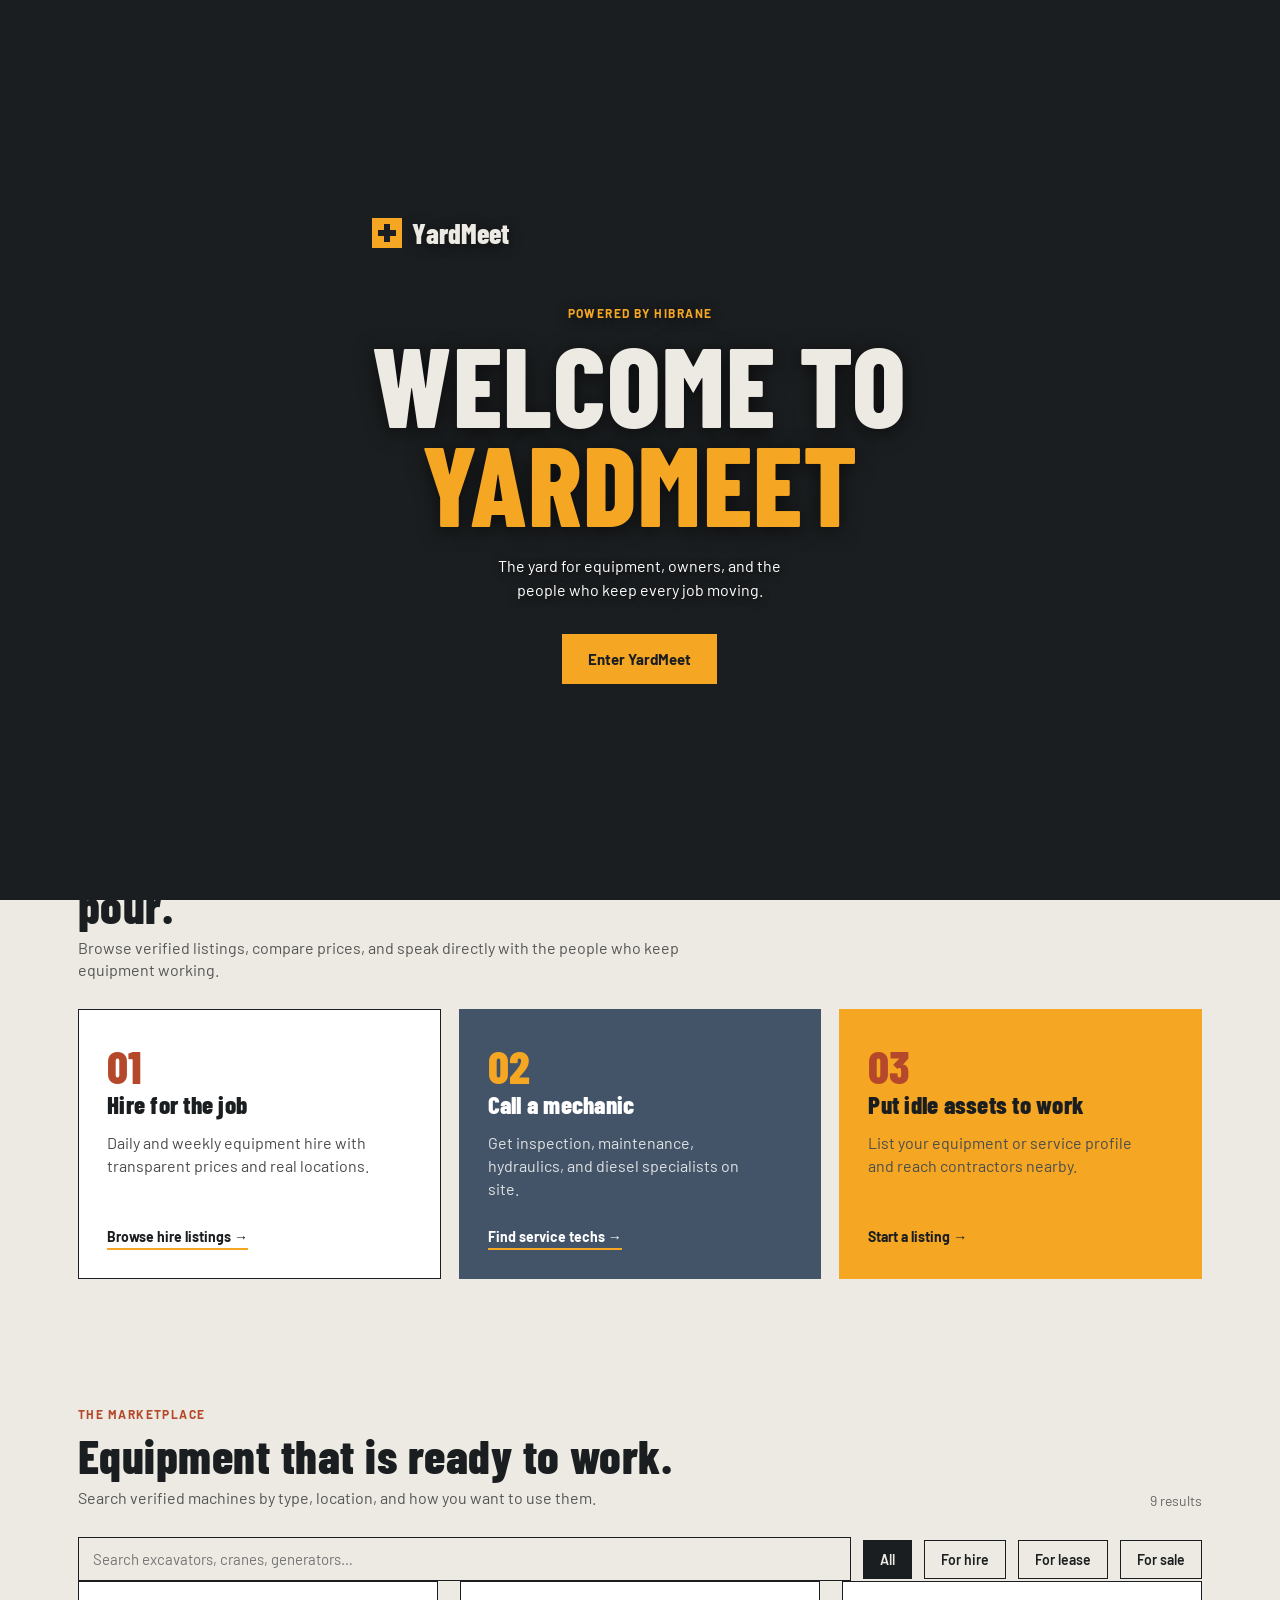
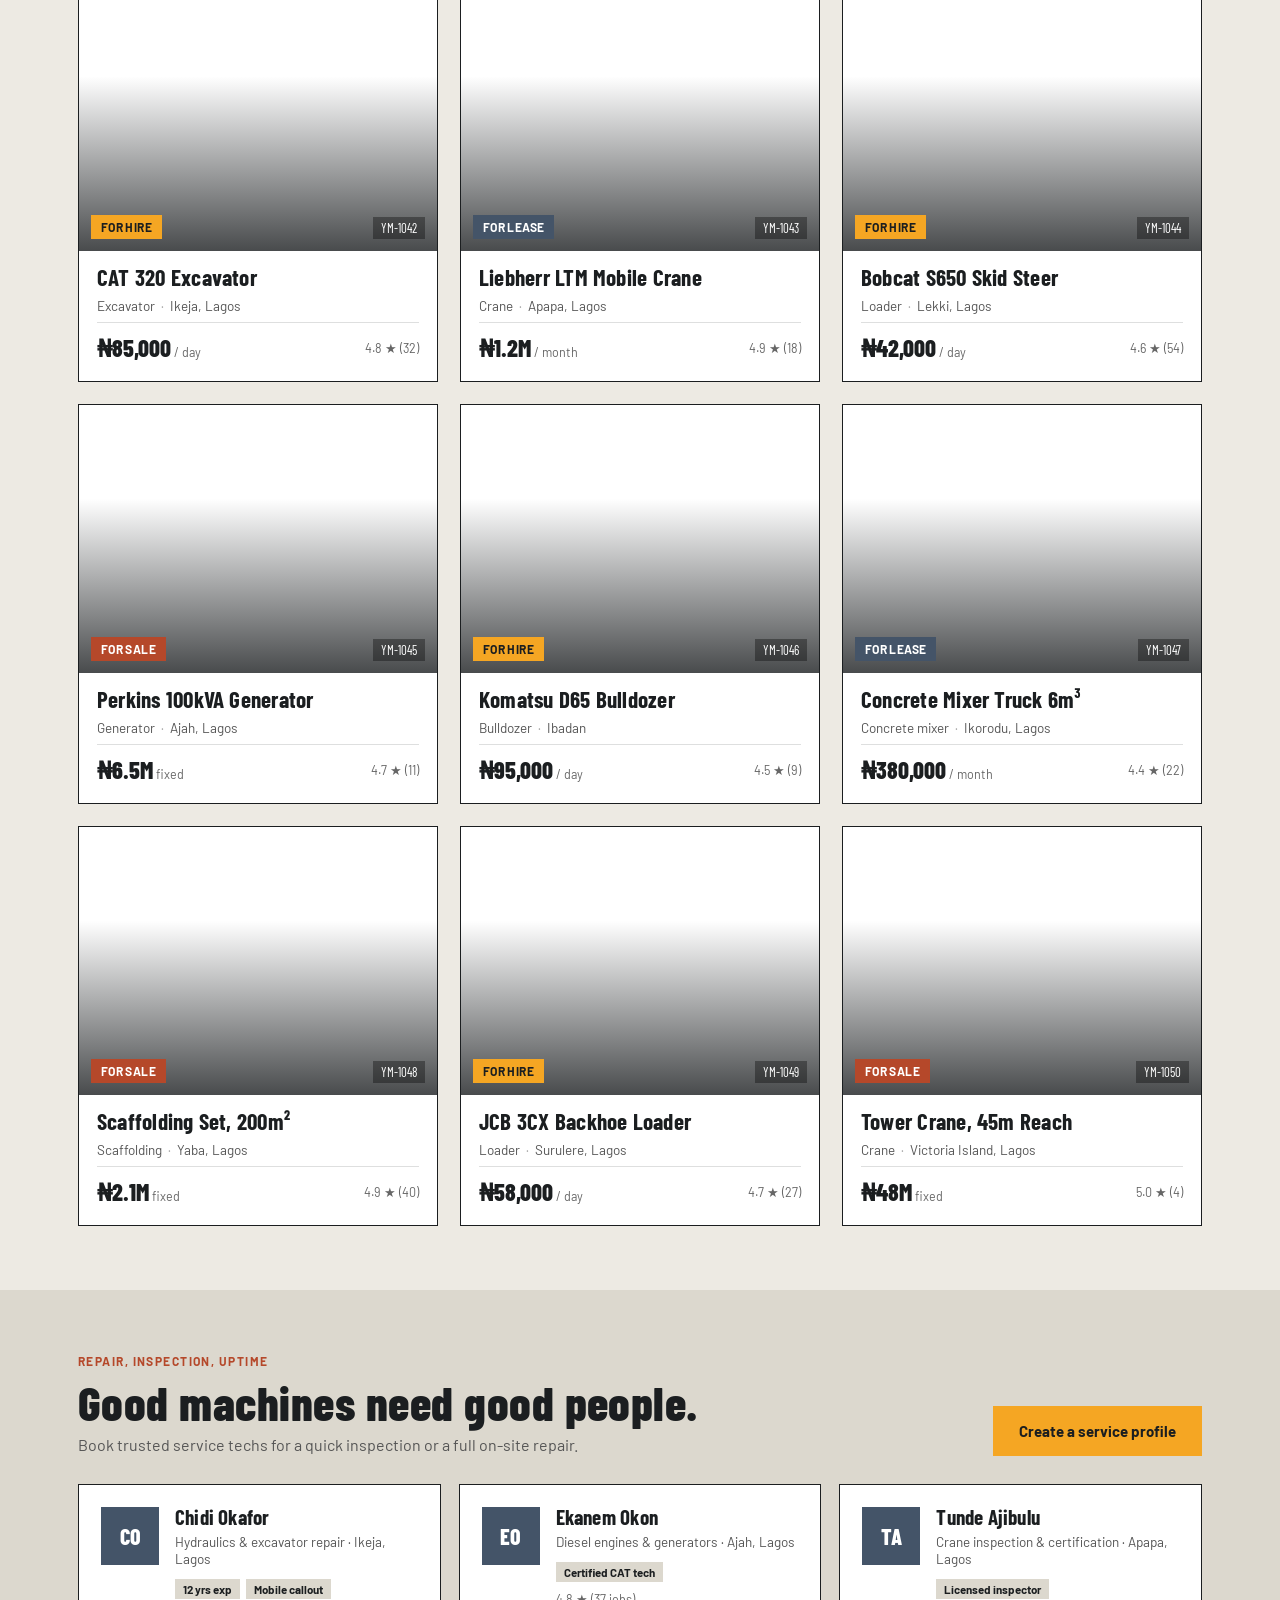
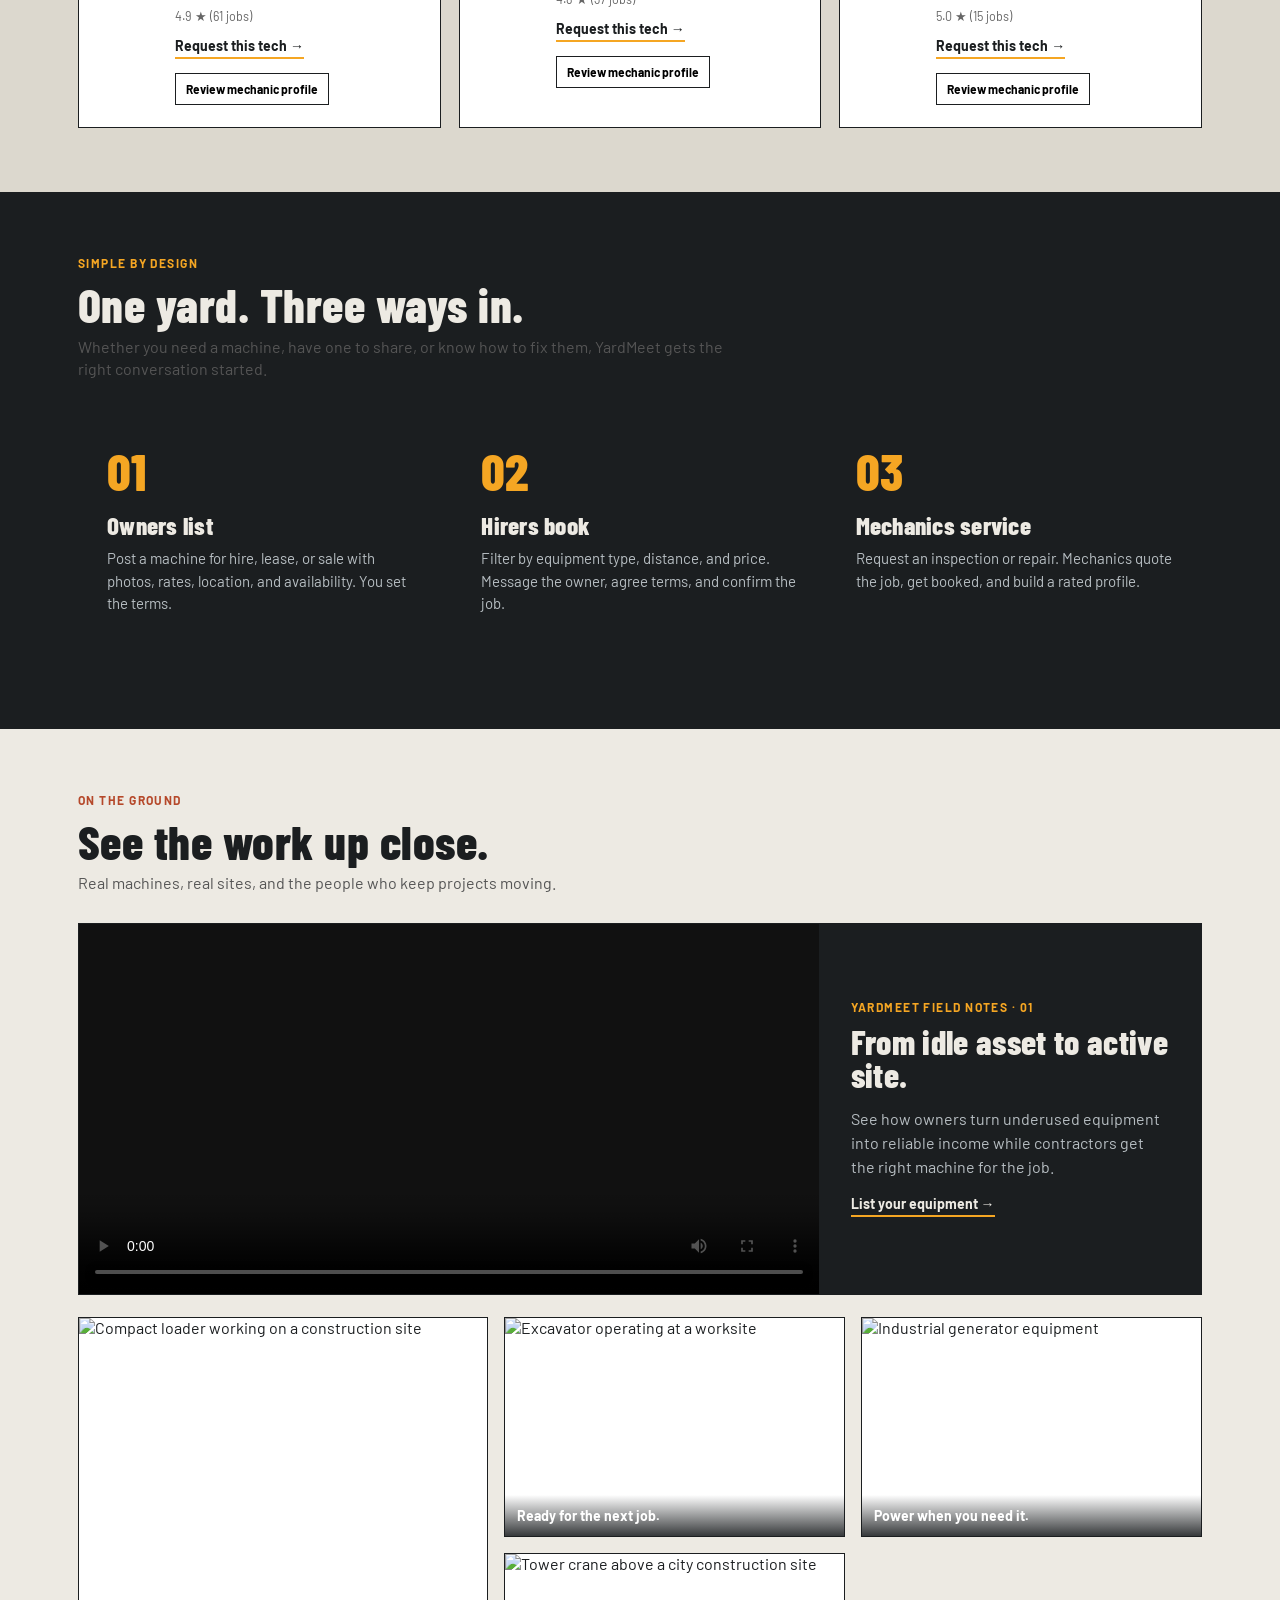
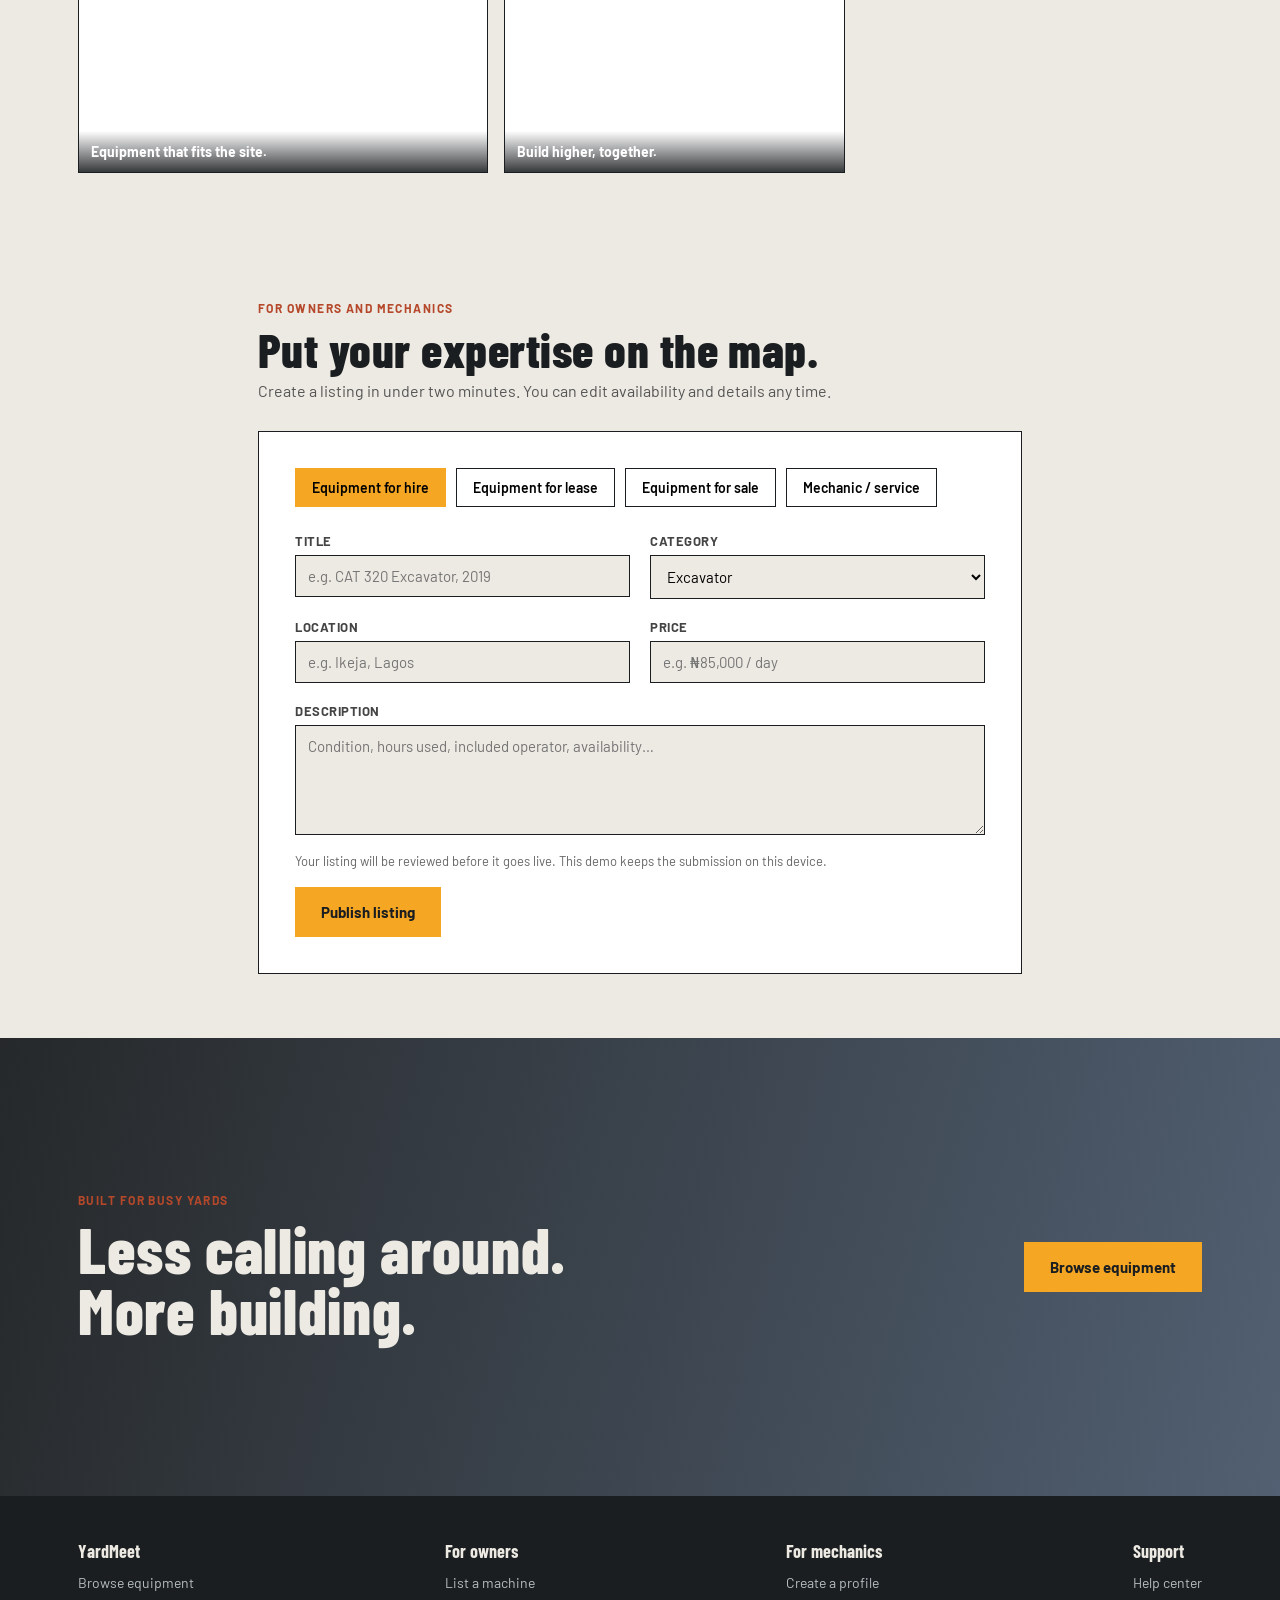
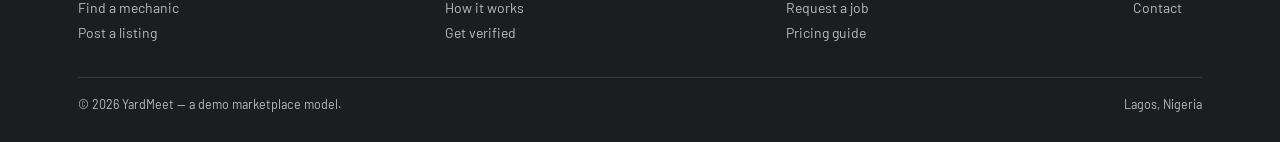
==== commit 63d2c695: "Add animated construction hero background" ====
--- a/index.html
+++ b/index.html
@@ -10,7 +10,7 @@
   <div class="welcome-screen" id="welcomeScreen" role="dialog" aria-modal="true" aria-labelledby="welcomeTitle"><div class="welcome-shade"></div><div class="welcome-content"><div class="welcome-mark"><span class="logo-mark" aria-hidden="true"></span><span>YardMeet</span></div><p class="kicker">Powered by Hibrane</p><h1 id="welcomeTitle">WELCOME TO<br><span>YARDMEET</span></h1><p class="welcome-copy">The yard for equipment, owners, and the people who keep every job moving.</p><button class="btn primary" id="enterSite" type="button">Enter YardMeet</button></div></div>
   <div id="site-header"></div>
   <main>
-    <section class="hero home-hero" id="home"><div class="wrap hero-grid"><div><div class="eyebrow-plate"><span class="dot"></span>Lagos · 412 active yards on site</div><h1>Find the right machine.<br><span>Keep the job moving.</span></h1><p class="lede">YardMeet connects contractors with construction equipment owners and trusted mechanics across Lagos. Hire, lease, buy, or get a machine back on site.</p><div class="hero-ctas"><a class="btn primary" href="#browse">Find equipment</a><a class="btn ghost" href="#post">List your machine</a></div></div><div class="spec-plate"><div class="row"><span class="label">Listings live</span><b>2,146</b></div><div class="row"><span class="label">Verified owners</span><b>836</b></div><div class="row"><span class="label">Mechanics on call</span><b>194</b></div><div class="row"><span class="label">Avg. response time</span><b>18 min</b></div></div></div></section>
+    <section class="hero home-hero" id="home"><div class="construction-scene" aria-hidden="true"><div class="scene-sun"></div><div class="scene-cloud cloud-one"></div><div class="scene-cloud cloud-two"></div><div class="scene-skyline"></div><div class="scene-crane"><span class="crane-mast"></span><span class="crane-boom"></span><span class="crane-cable"></span><span class="crane-load"></span></div><div class="scene-ground"></div><div class="scene-excavator"><span class="excavator-body"></span><span class="excavator-cab"></span><span class="excavator-arm"></span><span class="excavator-bucket"></span></div><div class="scene-dust dust-one"></div><div class="scene-dust dust-two"></div></div><div class="wrap hero-grid"><div><div class="eyebrow-plate"><span class="dot"></span>Lagos · 412 active yards on site</div><h1>Find the right machine.<br><span>Keep the job moving.</span></h1><p class="lede">YardMeet connects contractors with construction equipment owners and trusted mechanics across Lagos. Hire, lease, buy, or get a machine back on site.</p><div class="hero-ctas"><a class="btn primary" href="#browse">Find equipment</a><a class="btn ghost" href="#post">List your machine</a></div></div><div class="spec-plate"><div class="row"><span class="label">Listings live</span><b>2,146</b></div><div class="row"><span class="label">Verified owners</span><b>836</b></div><div class="row"><span class="label">Mechanics on call</span><b>194</b></div><div class="row"><span class="label">Avg. response time</span><b>18 min</b></div></div></div></section>
     <section class="section home-section"><div class="wrap"><div class="section-head"><div><p class="kicker">The yard, organized</p><h2>Everything you need for the next pour.</h2><p>Browse verified listings, compare prices, and speak directly with the people who keep equipment working.</p></div></div><div class="feature-grid"><a class="feature-card" href="#browse"><span class="feature-number">01</span><h3>Hire for the job</h3><p>Daily and weekly equipment hire with transparent prices and real locations.</p><span class="text-link">Browse hire listings →</span></a><a class="feature-card dark" href="#services"><span class="feature-number">02</span><h3>Call a mechanic</h3><p>Get inspection, maintenance, hydraulics, and diesel specialists on site.</p><span class="text-link">Find service techs →</span></a><a class="feature-card amber" href="#post"><span class="feature-number">03</span><h3>Put idle assets to work</h3><p>List your equipment or service profile and reach contractors nearby.</p><span class="text-link">Start a listing →</span></a></div></div></section>
     <section class="section" id="browse"><div class="wrap"><div class="section-head"><div><p class="kicker">The marketplace</p><h2 id="listingsTitle">Equipment that is ready to work.</h2><p>Search verified machines by type, location, and how you want to use them.</p></div><span class="result-count" id="resultCount"></span></div><div class="filter-row inline-filter"><input class="search-input" id="searchInput" type="search" placeholder="Search excavators, cranes, generators…" aria-label="Search listings"><button class="chip active" data-filter="all">All</button><button class="chip" data-filter="hire">For hire</button><button class="chip" data-filter="lease">For lease</button><button class="chip" data-filter="sale">For sale</button></div><div class="grid" id="listingsGrid"></div><div class="empty" id="emptyState" hidden><b>Nothing matches that search</b>Try a different machine name or clear your filters.</div></div></section>
     <section class="section" id="services" style="background:var(--concrete-dark)"><div class="wrap"><div class="section-head"><div><p class="kicker">Repair, inspection, uptime</p><h2>Good machines need good people.</h2><p>Book trusted service techs for a quick inspection or a full on-site repair.</p></div><a class="btn primary" href="#post">Create a service profile</a></div><div class="mechanic-grid" id="mechGrid"></div></div></section>
--- a/styles.css
+++ b/styles.css
@@ -1,3 +1,6 @@
+/* Animated construction scene */
+.home-hero{position:relative;overflow:hidden;background:linear-gradient(120deg,#dfe6e5 0%,#b9d2d3 55%,#e6c98f 100%)}.hero-grid{position:relative;z-index:2}.construction-scene{position:absolute;inset:0;overflow:hidden;pointer-events:none}.scene-sun{position:absolute;width:130px;height:130px;right:13%;top:12%;border-radius:50%;background:rgba(245,166,35,.72);box-shadow:0 0 45px rgba(245,166,35,.35);animation:sun-pulse 5s ease-in-out infinite}.scene-cloud{position:absolute;width:170px;height:30px;border-radius:50px;background:rgba(255,255,255,.5);filter:blur(1px);animation:cloud-drift 28s linear infinite}.scene-cloud:before,.scene-cloud:after{content:'';position:absolute;border-radius:50%;background:inherit}.scene-cloud:before{width:70px;height:70px;left:28px;bottom:0}.scene-cloud:after{width:52px;height:52px;left:86px;bottom:0}.cloud-one{left:-190px;top:18%;animation-delay:-12s}.cloud-two{left:-250px;top:31%;transform:scale(.7);animation-delay:-3s}.scene-skyline{position:absolute;left:0;right:0;bottom:28%;height:25%;opacity:.22;background:#445468;clip-path:polygon(0 35%,5% 35%,5% 0,13% 0,13% 45%,18% 45%,18% 12%,26% 12%,26% 55%,32% 55%,32% 20%,40% 20%,40% 50%,47% 50%,47% 4%,55% 4%,55% 42%,62% 42%,62% 15%,72% 15%,72% 48%,80% 48%,80% 5%,88% 5%,88% 38%,95% 38%,95% 20%,100% 20%,100% 100%,0 100%)}.scene-crane{position:absolute;right:19%;bottom:28%;width:260px;height:310px;transform-origin:bottom center;animation:crane-sway 6s ease-in-out infinite}.crane-mast{position:absolute;bottom:0;left:65px;width:12px;height:285px;background:repeating-linear-gradient(0deg,#b5482a 0 7px,transparent 7px 20px),linear-gradient(90deg,#b5482a,#f5a623);border:2px solid #74331f}.crane-boom{position:absolute;left:68px;top:10px;width:250px;height:8px;background:var(--rust);transform-origin:left center}.crane-boom:after{content:'';position:absolute;inset:3px 0 auto;height:2px;background:var(--amber)}.crane-cable{position:absolute;left:235px;top:17px;width:2px;height:128px;background:var(--ink);animation:cable-swing 4s ease-in-out infinite}.crane-load{position:absolute;left:225px;top:137px;width:25px;height:22px;background:var(--amber);border:2px solid var(--ink);animation:load-lift 4s ease-in-out infinite}.scene-ground{position:absolute;left:0;right:0;bottom:0;height:29%;background:linear-gradient(180deg,#a87c52 0 15%,#6f5540 15% 20%,#3f4644 20%);border-top:5px solid #b5482a}.scene-ground:before{content:'';position:absolute;left:0;right:0;top:43%;height:5px;background:repeating-linear-gradient(90deg,#edeae3 0 80px,transparent 80px 160px);opacity:.5}.scene-excavator{position:absolute;left:8%;bottom:14%;width:240px;height:120px;transform:scale(.9);animation:excavator-bob 4s ease-in-out infinite}.excavator-body{position:absolute;bottom:0;left:20px;width:170px;height:48px;background:var(--amber);border:4px solid var(--ink);border-radius:12px 20px 5px 5px}.excavator-cab{position:absolute;bottom:40px;left:92px;width:75px;height:62px;background:rgba(68,84,104,.85);border:4px solid var(--ink);border-radius:8px 16px 0 0}.excavator-arm{position:absolute;left:150px;bottom:76px;width:105px;height:14px;background:var(--amber);border:4px solid var(--ink);transform-origin:left center;transform:rotate(-35deg);animation:arm-work 4s ease-in-out infinite}.excavator-bucket{position:absolute;left:245px;bottom:122px;width:35px;height:28px;background:var(--rust);border:4px solid var(--ink);transform:rotate(18deg);animation:bucket-work 4s ease-in-out infinite}.scene-dust{position:absolute;bottom:15%;width:32px;height:18px;border-radius:50%;background:rgba(237,234,227,.7);filter:blur(3px);animation:dust-rise 3.5s ease-out infinite}.dust-one{left:16%}.dust-two{left:22%;animation-delay:1.5s}@keyframes cloud-drift{from{translate:0 0}to{translate:125vw 0}}@keyframes sun-pulse{50%{transform:scale(1.08);opacity:.8}}@keyframes crane-sway{50%{transform:rotate(1deg)}}@keyframes cable-swing{50%{transform:rotate(4deg);transform-origin:top}}@keyframes load-lift{50%{translate:-15px -30px}}@keyframes excavator-bob{50%{translate:0 -3px}}@keyframes arm-work{50%{transform:rotate(-12deg)}}@keyframes bucket-work{50%{transform:rotate(35deg) translate(8px,5px)}}@keyframes dust-rise{0%{opacity:0;transform:scale(.5) translateY(10px)}30%{opacity:.7}100%{opacity:0;transform:scale(2) translateY(-45px)}}@media(max-width:860px){.scene-crane{right:0;transform:scale(.65);transform-origin:bottom right}.scene-excavator{left:-35px;transform:scale(.65);transform-origin:bottom left}.scene-skyline{bottom:23%}.scene-ground{height:24%}}@media(prefers-reduced-motion:reduce){.scene-cloud,.scene-sun,.scene-crane,.scene-cable,.scene-load,.scene-excavator,.scene-dust{animation:none!important}}
+.modal-wide{max-width:980px;max-height:90vh;overflow:auto}.profile-review-grid{display:grid;grid-template-columns:repeat(3,1fr);gap:14px;margin-top:26px;padding-top:22px;border-top:1px solid var(--line)}.reviews{background:var(--concrete);border:1px solid var(--line);padding:16px}.review-heading{display:flex;justify-content:space-between;align-items:baseline;gap:10px;border-bottom:1px solid var(--line);padding-bottom:10px}.review-heading h3{font-size:20px}.review-heading>span{font-size:12px;color:#666}.review-list{display:flex;flex-direction:column;gap:10px;margin:12px 0}.review{background:var(--white);padding:10px;border-left:3px solid var(--amber)}.review>div{display:flex;justify-content:space-between;gap:8px;font-size:13px}.review-stars{color:var(--amber-dark);white-space:nowrap;letter-spacing:1px}.review p{font-size:13px;line-height:1.4;color:#555;margin:6px 0 0}.review-empty{font-size:13px;color:#666;line-height:1.4}.review-form{display:grid;grid-template-columns:1fr 1fr;gap:9px;margin-top:14px}.review-form label{display:flex;flex-direction:column;gap:4px;font-size:11px;text-transform:uppercase;letter-spacing:.04em;font-weight:700}.review-form input,.review-form select,.review-form textarea{width:100%;border:1px solid var(--ink);background:var(--white);padding:8px;font-size:13px}.review-form textarea{min-height:68px;resize:vertical}.review-wide{grid-column:1/-1}.review-form .btn{grid-column:1/-1;padding:10px 14px;font-size:13px}.profile-review-button{display:block;border:1px solid var(--ink);background:transparent;padding:8px 10px;margin-top:14px;font-size:12px;font-weight:700}.profile-review-button:hover{background:var(--ink);color:var(--concrete)}.mechanic-review-panel{margin-top:12px}.mechanic-review-panel .reviews{padding:14px}@media(max-width:800px){.profile-review-grid{grid-template-columns:1fr}.modal-wide{max-height:86vh}}@media(max-width:520px){.review-form{grid-template-columns:1fr}.review-wide{grid-column:auto}.review-form .btn{grid-column:auto}}
 .media-feature{display:grid;grid-template-columns:1.45fr .75fr;background:var(--ink);color:var(--concrete);border:1px solid var(--ink);margin-bottom:22px}.video-frame{background:#111;min-height:350px}.video-frame video{display:block;width:100%;height:100%;min-height:350px;object-fit:cover}.video-copy{padding:32px;display:flex;flex-direction:column;align-items:flex-start;justify-content:center}.video-copy .kicker{color:var(--amber)}.video-copy h3{font-size:34px}.video-copy p:not(.kicker){color:#b7bec2;line-height:1.5}.photo-grid{display:grid;grid-template-columns:1.2fr 1fr 1fr;grid-template-rows:220px 220px;gap:16px}.photo-grid figure{margin:0;background:var(--white);border:1px solid var(--ink);position:relative;overflow:hidden}.photo-grid figure:first-child{grid-row:span 2}.photo-grid img{width:100%;height:100%;object-fit:cover;transition:transform .35s ease}.photo-grid figure:hover img{transform:scale(1.04)}.photo-grid figcaption{position:absolute;left:0;right:0;bottom:0;padding:12px;color:#fff;font-weight:700;font-size:14px;background:linear-gradient(transparent,rgba(27,30,32,.88))}@media(max-width:800px){.media-feature{grid-template-columns:1fr}.video-frame,.video-frame video{min-height:240px}.photo-grid{grid-template-columns:1fr 1fr;grid-template-rows:240px 180px 180px}.photo-grid figure:first-child{grid-row:span 1;grid-column:span 2}}@media(max-width:520px){.photo-grid{grid-template-columns:1fr;grid-template-rows:250px 180px 180px 180px}.photo-grid figure:first-child{grid-column:auto}.video-copy{padding:24px}}
  .welcome-screen{--welcome-image:url('https://images.unsplash.com/photo-1504307651254-35680f356dfd?auto=format&fit=crop&w=2200&q=90');position:fixed;inset:0;z-index:200;background-color:var(--ink);background-image:var(--welcome-image);background-position:center;background-size:cover;color:var(--concrete);display:flex;flex-direction:column;align-items:center;justify-content:center;text-align:center;padding:28px;transition:opacity .45s ease,visibility .45s ease}.welcome-screen:before{content:'';position:absolute;inset:0;background:linear-gradient(90deg,rgba(27,30,32,.58),rgba(27,30,32,.22),rgba(27,30,32,.58))}.welcome-screen.has-background:after{content:'Background preview';position:absolute;right:22px;bottom:18px;color:rgba(255,255,255,.75);font-size:12px;letter-spacing:.08em;text-transform:uppercase}.welcome-screen.is-hidden{opacity:0;visibility:hidden;pointer-events:none}.welcome-content{position:relative;z-index:1}.welcome-mark{display:flex;align-items:center;gap:10px;font-family:'Barlow Condensed';font-size:28px;font-weight:800;margin-bottom:56px;text-shadow:0 2px 14px rgba(0,0,0,.45)}.welcome-screen .kicker{color:var(--amber);margin-bottom:14px;text-shadow:0 2px 12px rgba(0,0,0,.65)}.welcome-screen h1{font-size:clamp(58px,10vw,112px);line-height:.88;text-shadow:0 3px 20px rgba(0,0,0,.65)}.welcome-screen h1 span{color:var(--amber)}.welcome-copy{color:#fff;max-width:34ch;line-height:1.5;margin:22px auto 28px;text-shadow:0 2px 10px rgba(0,0,0,.7)}.welcome-actions{display:flex;align-items:center;justify-content:center;gap:12px;flex-wrap:wrap}.welcome-screen .btn{margin-top:4px}.upload-image{border:1px solid rgba(255,255,255,.75);padding:13px 18px;color:#fff;background:rgba(27,30,32,.28);font-size:14px;font-weight:700;cursor:pointer;transition:background .15s ease}.upload-image:hover{background:rgba(27,30,32,.6)}.upload-image input{position:absolute;width:1px;height:1px;opacity:0;pointer-events:none}@media(max-width:520px){.welcome-mark{margin-bottom:38px}.welcome-actions{flex-direction:column}.welcome-actions .btn,.upload-image{width:100%}}
 :root{--ink:#1b1e20;--concrete:#edeae3;--concrete-dark:#dcd8ce;--steel:#445468;--amber:#f5a623;--amber-dark:#c9821a;--rust:#b5482a;--white:#fff;--line:rgba(27,30,32,.14)}*{box-sizing:border-box}html{scroll-behavior:smooth}body{margin:0;background:var(--concrete);color:var(--ink);font-family:Barlow,sans-serif;-webkit-font-smoothing:antialiased}h1,h2,h3,.display{font-family:'Barlow Condensed',sans-serif;font-weight:800;letter-spacing:.01em;line-height:.95;margin:0}h1{font-size:clamp(46px,7vw,82px)}h2{font-size:clamp(32px,4vw,48px)}h3{font-size:25px}a{color:inherit}button,input,select,textarea{font:inherit}button{cursor:pointer}img{max-width:100%;display:block}.wrap{max-width:1180px;margin:0 auto;padding:0 28px}.narrow{max-width:820px}@media(max-width:640px){.wrap{padding:0 18px}}
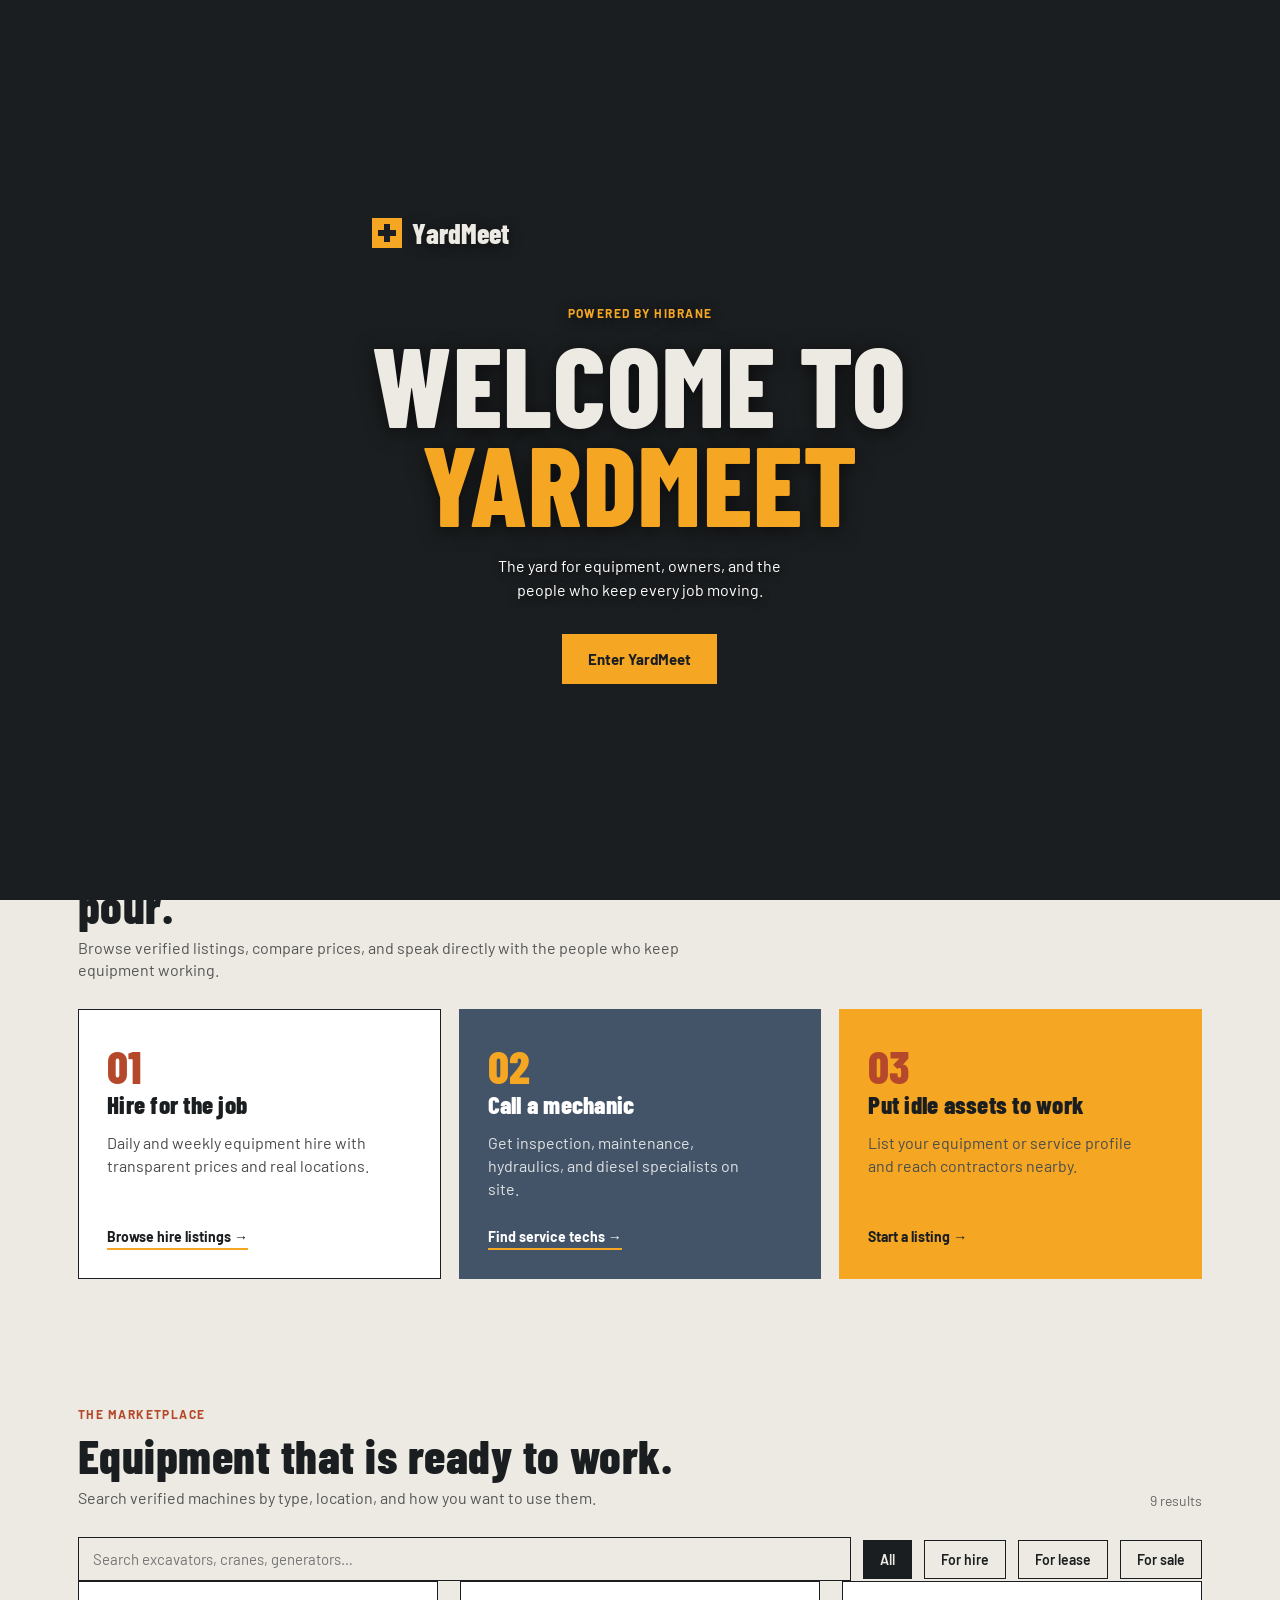
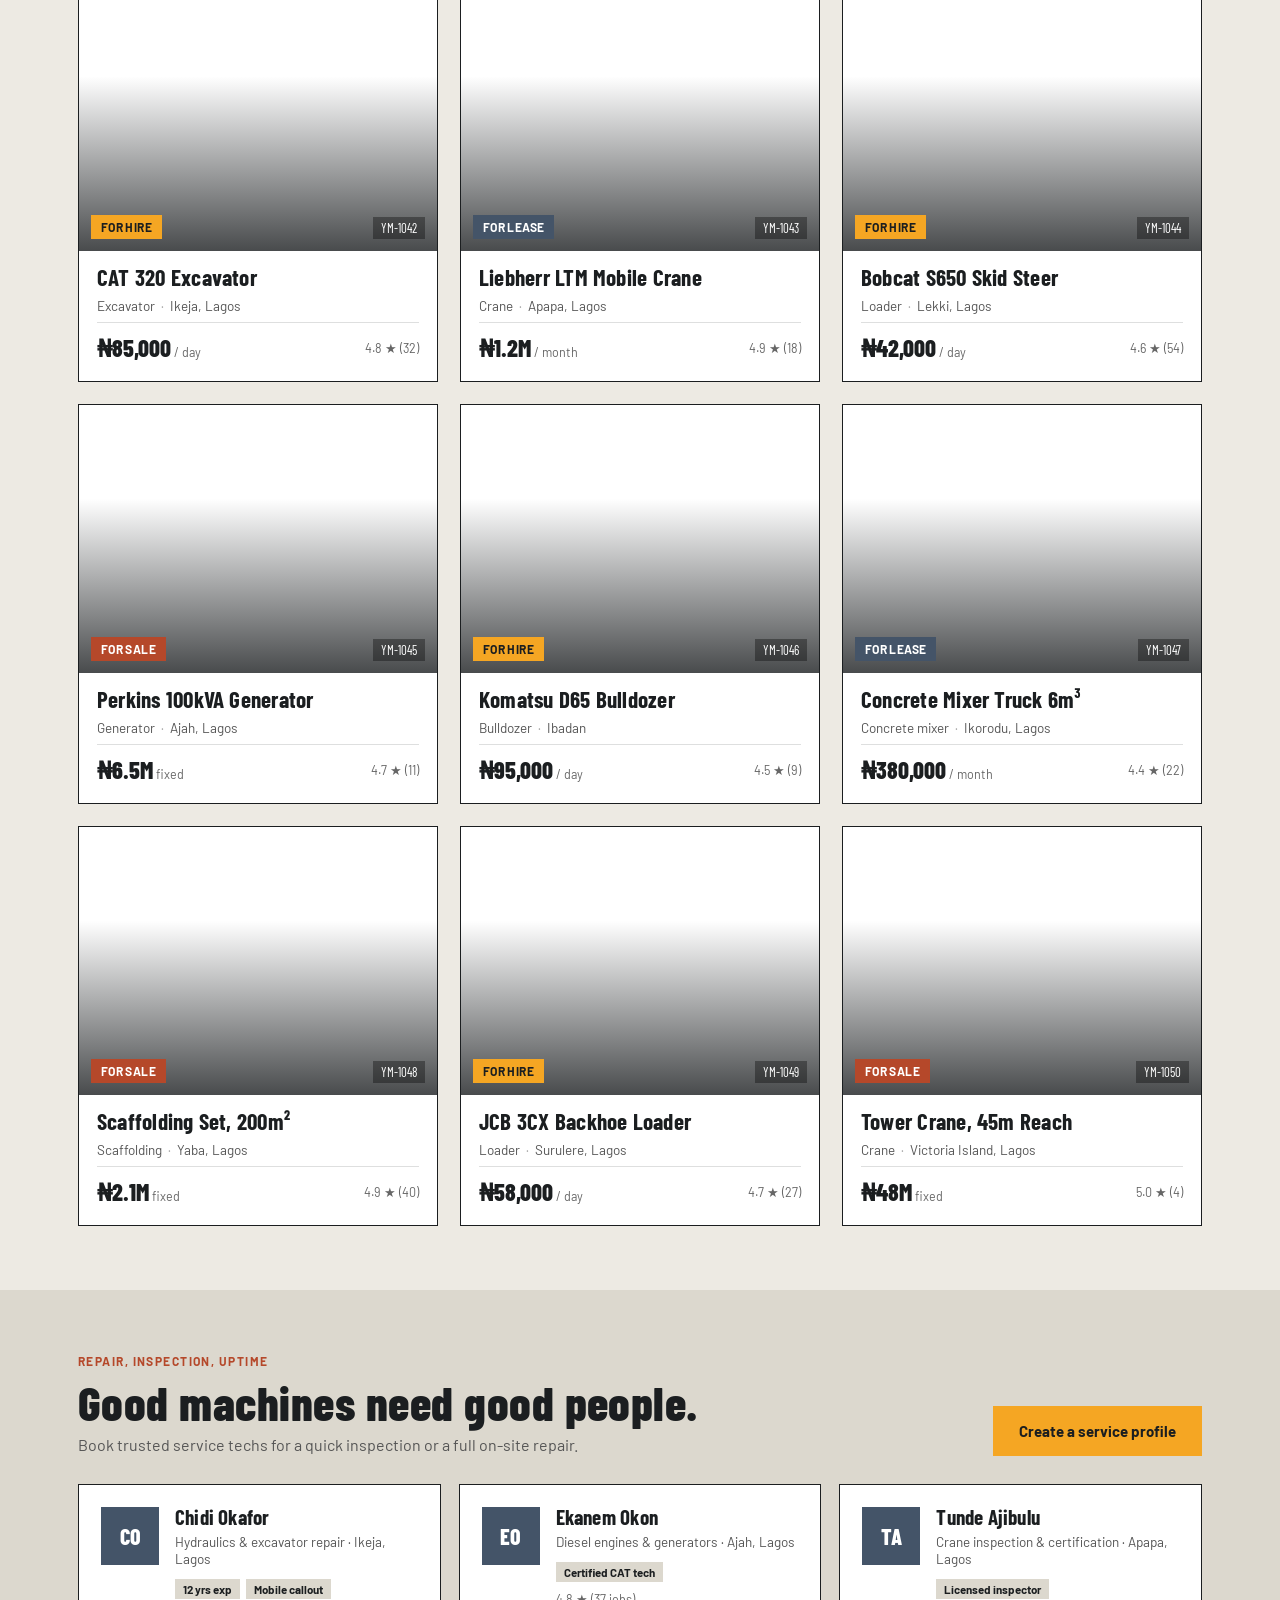
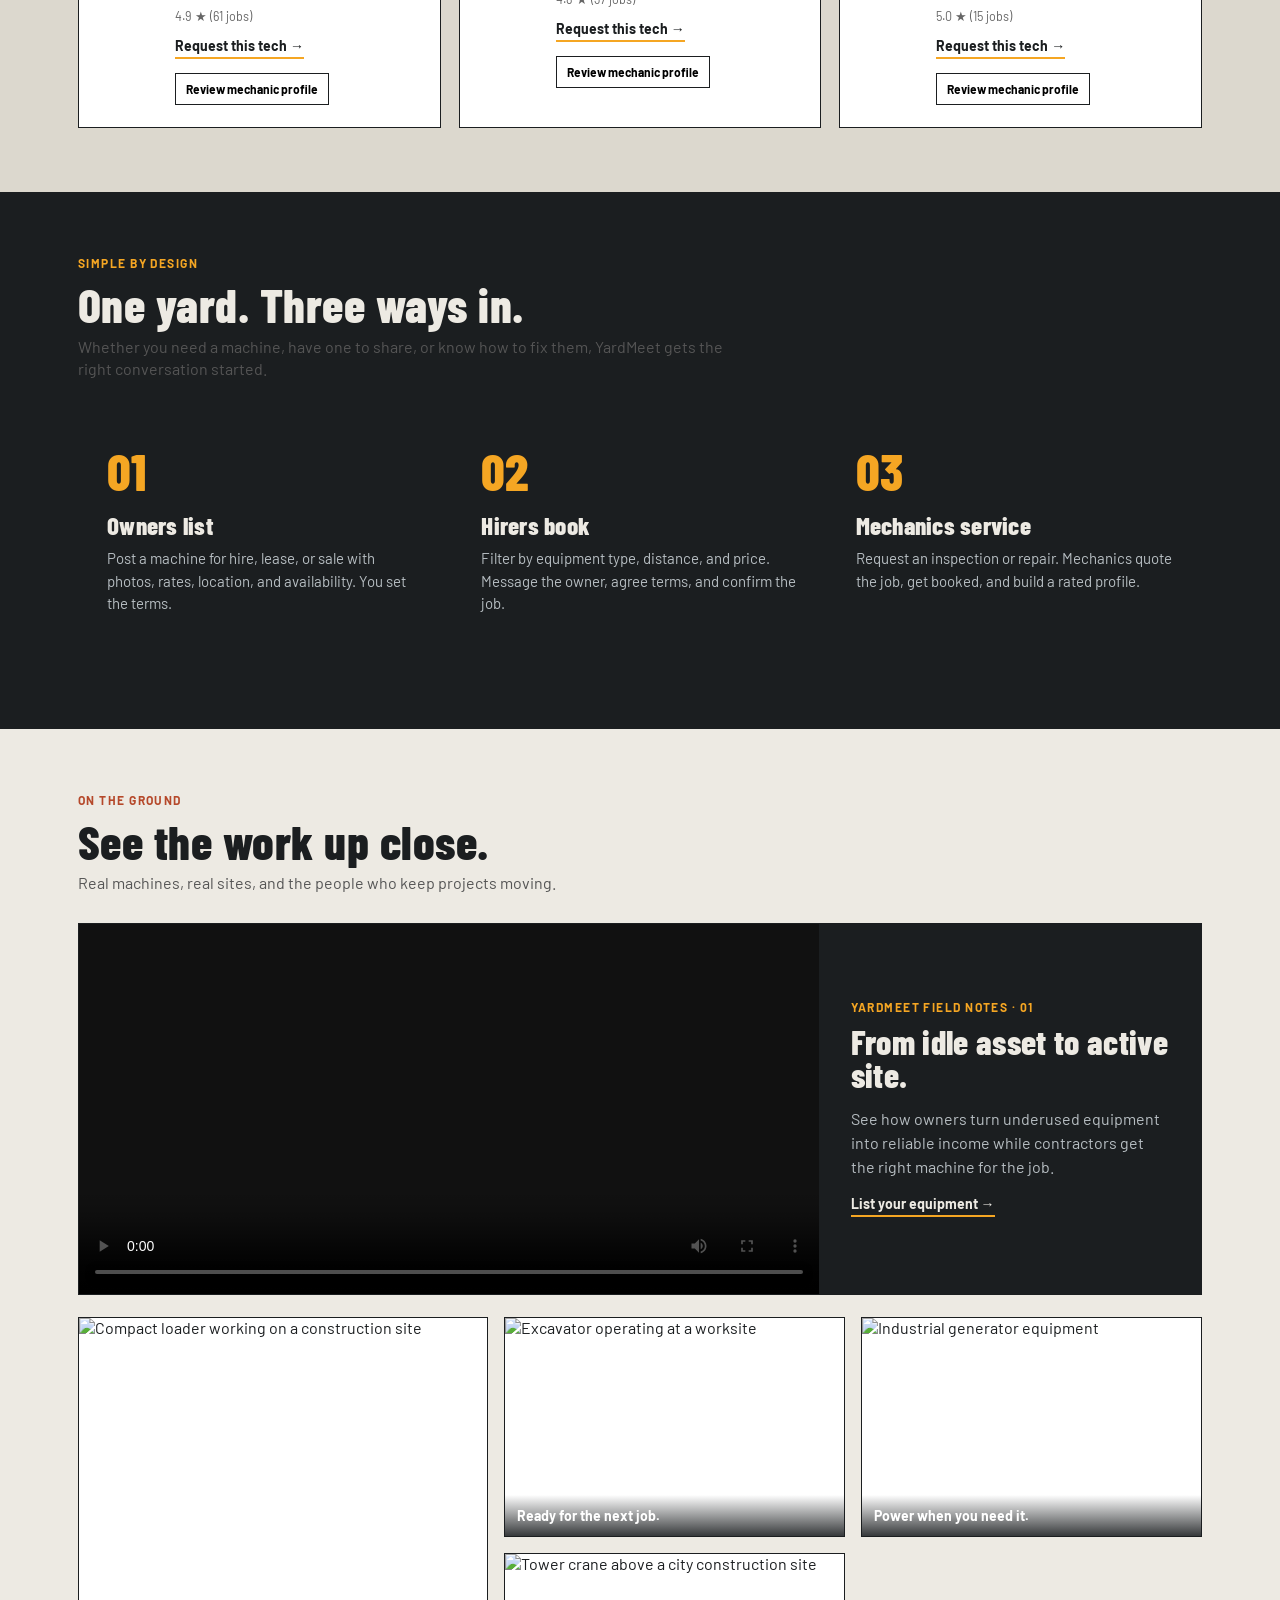
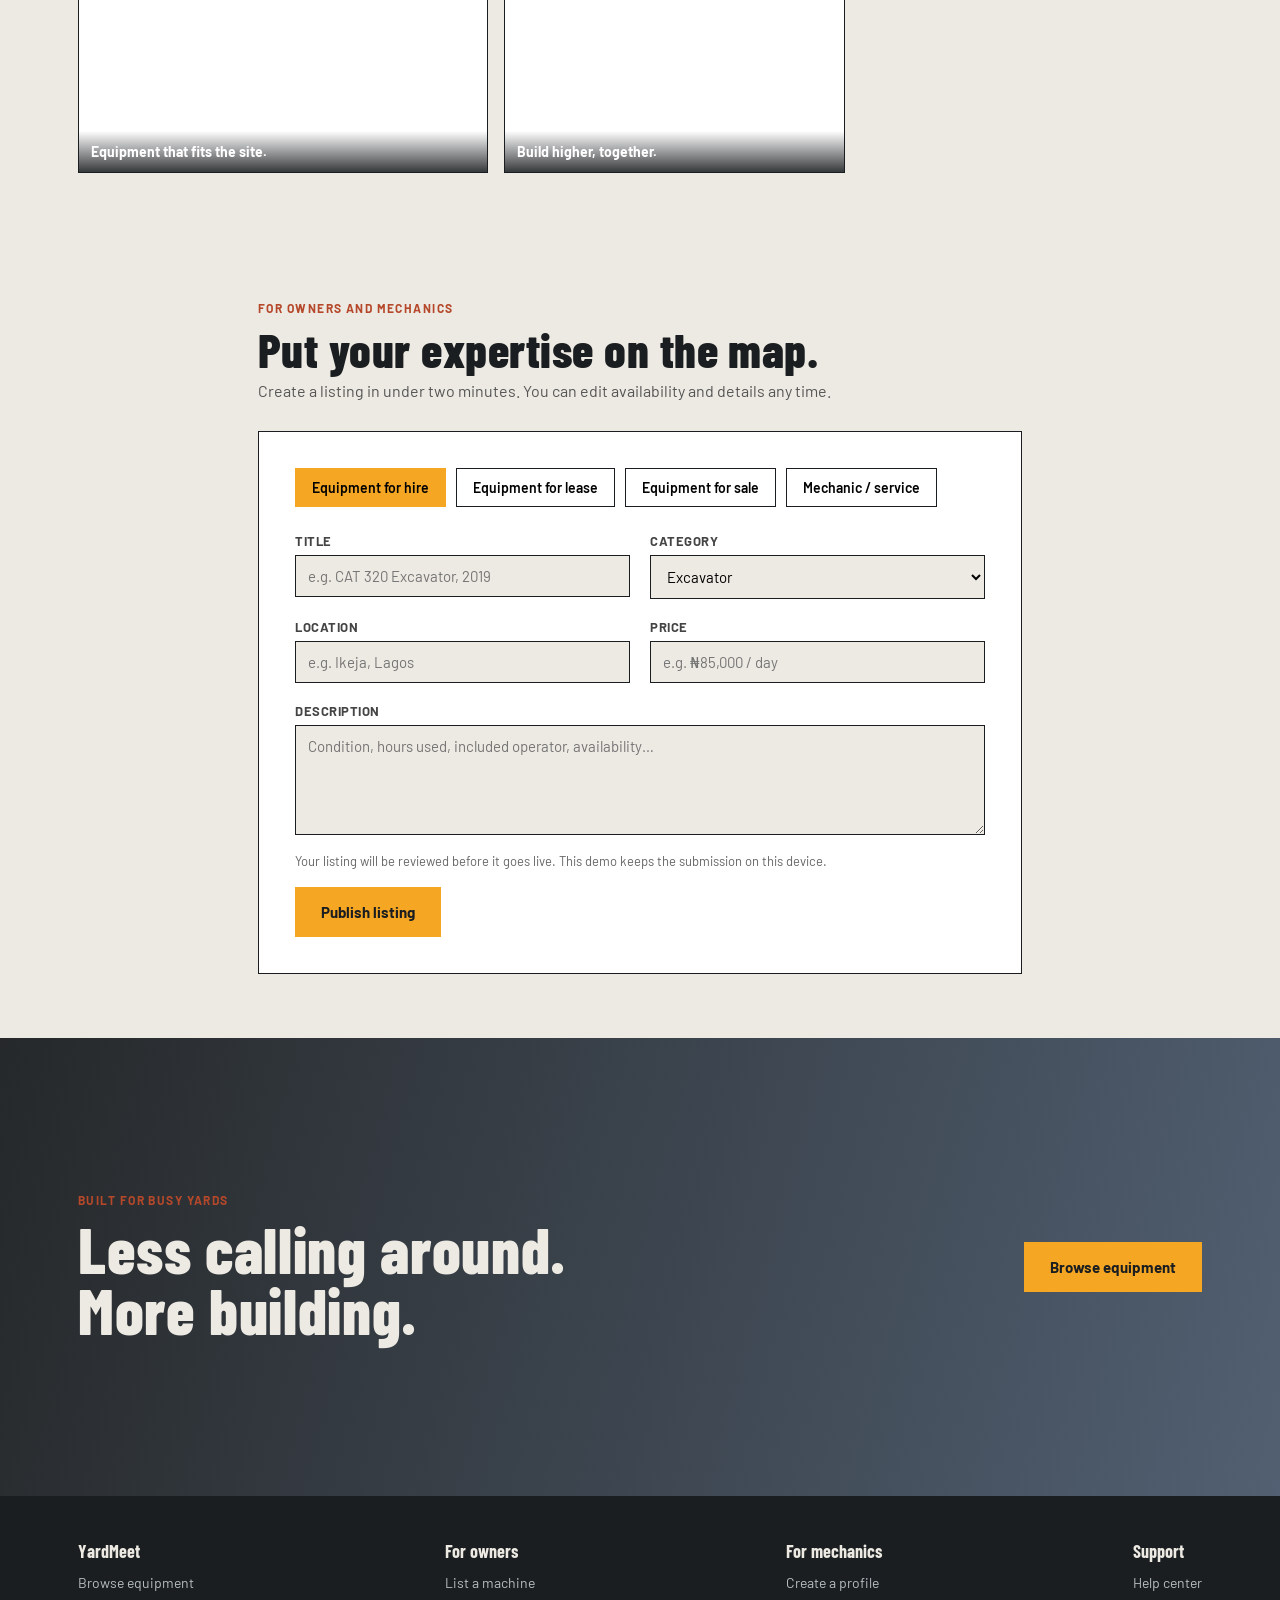
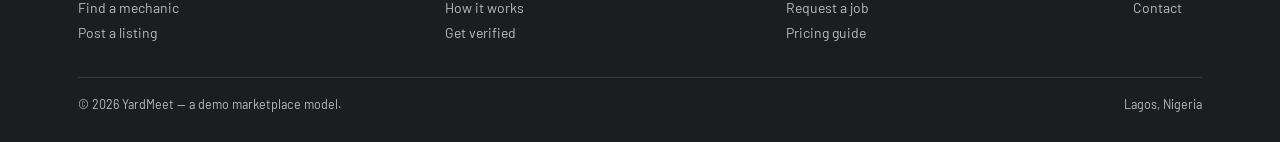
==== commit 401cfb62: "Add 3D construction hero and simplify copy" ====
--- a/index.html
+++ b/index.html
@@ -10,7 +10,7 @@
   <div class="welcome-screen" id="welcomeScreen" role="dialog" aria-modal="true" aria-labelledby="welcomeTitle"><div class="welcome-shade"></div><div class="welcome-content"><div class="welcome-mark"><span class="logo-mark" aria-hidden="true"></span><span>YardMeet</span></div><p class="kicker">Powered by Hibrane</p><h1 id="welcomeTitle">WELCOME TO<br><span>YARDMEET</span></h1><p class="welcome-copy">The yard for equipment, owners, and the people who keep every job moving.</p><button class="btn primary" id="enterSite" type="button">Enter YardMeet</button></div></div>
   <div id="site-header"></div>
   <main>
-    <section class="hero home-hero" id="home"><div class="construction-scene" aria-hidden="true"><div class="scene-sun"></div><div class="scene-cloud cloud-one"></div><div class="scene-cloud cloud-two"></div><div class="scene-skyline"></div><div class="scene-crane"><span class="crane-mast"></span><span class="crane-boom"></span><span class="crane-cable"></span><span class="crane-load"></span></div><div class="scene-ground"></div><div class="scene-excavator"><span class="excavator-body"></span><span class="excavator-cab"></span><span class="excavator-arm"></span><span class="excavator-bucket"></span></div><div class="scene-dust dust-one"></div><div class="scene-dust dust-two"></div></div><div class="wrap hero-grid"><div><div class="eyebrow-plate"><span class="dot"></span>Lagos · 412 active yards on site</div><h1>Find the right machine.<br><span>Keep the job moving.</span></h1><p class="lede">YardMeet connects contractors with construction equipment owners and trusted mechanics across Lagos. Hire, lease, buy, or get a machine back on site.</p><div class="hero-ctas"><a class="btn primary" href="#browse">Find equipment</a><a class="btn ghost" href="#post">List your machine</a></div></div><div class="spec-plate"><div class="row"><span class="label">Listings live</span><b>2,146</b></div><div class="row"><span class="label">Verified owners</span><b>836</b></div><div class="row"><span class="label">Mechanics on call</span><b>194</b></div><div class="row"><span class="label">Avg. response time</span><b>18 min</b></div></div></div></section>
+    <section class="hero home-hero" id="home"><div class="construction-scene" aria-hidden="true"><div class="scene-sun"></div><div class="scene-cloud cloud-one"></div><div class="scene-cloud cloud-two"></div><div class="scene-skyline"></div><div class="scene-crane"><span class="crane-mast"></span><span class="crane-boom"></span><span class="crane-cable"></span><span class="crane-load"></span></div><div class="scene-ground"></div><div class="scene-excavator"><span class="excavator-body"></span><span class="excavator-cab"></span><span class="excavator-arm"></span><span class="excavator-bucket"></span></div><div class="scene-dust dust-one"></div><div class="scene-dust dust-two"></div></div><div class="wrap hero-grid"><div><div class="eyebrow-plate"><span class="dot"></span>Lagos · 412 active yards on site</div><h1>Find the right machine.<br><span>Keep the job moving.</span></h1><p class="lede">YardMeet connects contractors with construction equipment owners and trusted mechanics across Lagos. Hire, lease, buy, or get a machine back on site.</p><div class="hero-ctas"><a class="btn primary" href="#browse">Find equipment</a><a class="btn ghost" href="#post">List your machine</a></div></div></div></section>
     <section class="section home-section"><div class="wrap"><div class="section-head"><div><p class="kicker">The yard, organized</p><h2>Everything you need for the next pour.</h2><p>Browse verified listings, compare prices, and speak directly with the people who keep equipment working.</p></div></div><div class="feature-grid"><a class="feature-card" href="#browse"><span class="feature-number">01</span><h3>Hire for the job</h3><p>Daily and weekly equipment hire with transparent prices and real locations.</p><span class="text-link">Browse hire listings →</span></a><a class="feature-card dark" href="#services"><span class="feature-number">02</span><h3>Call a mechanic</h3><p>Get inspection, maintenance, hydraulics, and diesel specialists on site.</p><span class="text-link">Find service techs →</span></a><a class="feature-card amber" href="#post"><span class="feature-number">03</span><h3>Put idle assets to work</h3><p>List your equipment or service profile and reach contractors nearby.</p><span class="text-link">Start a listing →</span></a></div></div></section>
     <section class="section" id="browse"><div class="wrap"><div class="section-head"><div><p class="kicker">The marketplace</p><h2 id="listingsTitle">Equipment that is ready to work.</h2><p>Search verified machines by type, location, and how you want to use them.</p></div><span class="result-count" id="resultCount"></span></div><div class="filter-row inline-filter"><input class="search-input" id="searchInput" type="search" placeholder="Search excavators, cranes, generators…" aria-label="Search listings"><button class="chip active" data-filter="all">All</button><button class="chip" data-filter="hire">For hire</button><button class="chip" data-filter="lease">For lease</button><button class="chip" data-filter="sale">For sale</button></div><div class="grid" id="listingsGrid"></div><div class="empty" id="emptyState" hidden><b>Nothing matches that search</b>Try a different machine name or clear your filters.</div></div></section>
     <section class="section" id="services" style="background:var(--concrete-dark)"><div class="wrap"><div class="section-head"><div><p class="kicker">Repair, inspection, uptime</p><h2>Good machines need good people.</h2><p>Book trusted service techs for a quick inspection or a full on-site repair.</p></div><a class="btn primary" href="#post">Create a service profile</a></div><div class="mechanic-grid" id="mechGrid"></div></div></section>
--- a/styles.css
+++ b/styles.css
@@ -1,3 +1,4 @@
+.home-hero .lede{color:#fff;text-shadow:0 2px 12px rgba(27,30,32,.72)}.construction-scene{perspective:900px;transform-style:preserve-3d}.scene-skyline{transform:translateZ(-180px) scale(1.2);transform-origin:center bottom}.scene-cloud{transform:translateZ(-260px) scale(.9)}.cloud-two{transform:translateZ(-340px) scale(.65)}.scene-sun{transform:translateZ(-380px) scale(.95)}.scene-ground{transform:rotateX(8deg) translateZ(30px);transform-origin:center bottom}.scene-crane{transform:translateZ(45px) rotateY(-8deg);transform-style:preserve-3d}.scene-crane .crane-mast{box-shadow:12px 0 0 rgba(27,30,32,.2)}.scene-excavator{transform:translateZ(90px) rotateY(8deg) scale(.9);transform-style:preserve-3d;filter:drop-shadow(16px 10px 4px rgba(27,30,32,.25))}.excavator-cab{transform:translateZ(12px)}.scene-dust{transform:translateZ(110px)}@media(max-width:860px){.scene-crane{transform:translateZ(35px) scale(.65);transform-origin:bottom right}.scene-excavator{transform:translateZ(65px) scale(.65);transform-origin:bottom left}}@media(prefers-reduced-motion:reduce){.scene-skyline,.scene-cloud,.cloud-two,.scene-sun,.scene-ground,.scene-crane,.scene-excavator,.scene-dust{transform:none!important}}
 /* Animated construction scene */
 .home-hero{position:relative;overflow:hidden;background:linear-gradient(120deg,#dfe6e5 0%,#b9d2d3 55%,#e6c98f 100%)}.hero-grid{position:relative;z-index:2}.construction-scene{position:absolute;inset:0;overflow:hidden;pointer-events:none}.scene-sun{position:absolute;width:130px;height:130px;right:13%;top:12%;border-radius:50%;background:rgba(245,166,35,.72);box-shadow:0 0 45px rgba(245,166,35,.35);animation:sun-pulse 5s ease-in-out infinite}.scene-cloud{position:absolute;width:170px;height:30px;border-radius:50px;background:rgba(255,255,255,.5);filter:blur(1px);animation:cloud-drift 28s linear infinite}.scene-cloud:before,.scene-cloud:after{content:'';position:absolute;border-radius:50%;background:inherit}.scene-cloud:before{width:70px;height:70px;left:28px;bottom:0}.scene-cloud:after{width:52px;height:52px;left:86px;bottom:0}.cloud-one{left:-190px;top:18%;animation-delay:-12s}.cloud-two{left:-250px;top:31%;transform:scale(.7);animation-delay:-3s}.scene-skyline{position:absolute;left:0;right:0;bottom:28%;height:25%;opacity:.22;background:#445468;clip-path:polygon(0 35%,5% 35%,5% 0,13% 0,13% 45%,18% 45%,18% 12%,26% 12%,26% 55%,32% 55%,32% 20%,40% 20%,40% 50%,47% 50%,47% 4%,55% 4%,55% 42%,62% 42%,62% 15%,72% 15%,72% 48%,80% 48%,80% 5%,88% 5%,88% 38%,95% 38%,95% 20%,100% 20%,100% 100%,0 100%)}.scene-crane{position:absolute;right:19%;bottom:28%;width:260px;height:310px;transform-origin:bottom center;animation:crane-sway 6s ease-in-out infinite}.crane-mast{position:absolute;bottom:0;left:65px;width:12px;height:285px;background:repeating-linear-gradient(0deg,#b5482a 0 7px,transparent 7px 20px),linear-gradient(90deg,#b5482a,#f5a623);border:2px solid #74331f}.crane-boom{position:absolute;left:68px;top:10px;width:250px;height:8px;background:var(--rust);transform-origin:left center}.crane-boom:after{content:'';position:absolute;inset:3px 0 auto;height:2px;background:var(--amber)}.crane-cable{position:absolute;left:235px;top:17px;width:2px;height:128px;background:var(--ink);animation:cable-swing 4s ease-in-out infinite}.crane-load{position:absolute;left:225px;top:137px;width:25px;height:22px;background:var(--amber);border:2px solid var(--ink);animation:load-lift 4s ease-in-out infinite}.scene-ground{position:absolute;left:0;right:0;bottom:0;height:29%;background:linear-gradient(180deg,#a87c52 0 15%,#6f5540 15% 20%,#3f4644 20%);border-top:5px solid #b5482a}.scene-ground:before{content:'';position:absolute;left:0;right:0;top:43%;height:5px;background:repeating-linear-gradient(90deg,#edeae3 0 80px,transparent 80px 160px);opacity:.5}.scene-excavator{position:absolute;left:8%;bottom:14%;width:240px;height:120px;transform:scale(.9);animation:excavator-bob 4s ease-in-out infinite}.excavator-body{position:absolute;bottom:0;left:20px;width:170px;height:48px;background:var(--amber);border:4px solid var(--ink);border-radius:12px 20px 5px 5px}.excavator-cab{position:absolute;bottom:40px;left:92px;width:75px;height:62px;background:rgba(68,84,104,.85);border:4px solid var(--ink);border-radius:8px 16px 0 0}.excavator-arm{position:absolute;left:150px;bottom:76px;width:105px;height:14px;background:var(--amber);border:4px solid var(--ink);transform-origin:left center;transform:rotate(-35deg);animation:arm-work 4s ease-in-out infinite}.excavator-bucket{position:absolute;left:245px;bottom:122px;width:35px;height:28px;background:var(--rust);border:4px solid var(--ink);transform:rotate(18deg);animation:bucket-work 4s ease-in-out infinite}.scene-dust{position:absolute;bottom:15%;width:32px;height:18px;border-radius:50%;background:rgba(237,234,227,.7);filter:blur(3px);animation:dust-rise 3.5s ease-out infinite}.dust-one{left:16%}.dust-two{left:22%;animation-delay:1.5s}@keyframes cloud-drift{from{translate:0 0}to{translate:125vw 0}}@keyframes sun-pulse{50%{transform:scale(1.08);opacity:.8}}@keyframes crane-sway{50%{transform:rotate(1deg)}}@keyframes cable-swing{50%{transform:rotate(4deg);transform-origin:top}}@keyframes load-lift{50%{translate:-15px -30px}}@keyframes excavator-bob{50%{translate:0 -3px}}@keyframes arm-work{50%{transform:rotate(-12deg)}}@keyframes bucket-work{50%{transform:rotate(35deg) translate(8px,5px)}}@keyframes dust-rise{0%{opacity:0;transform:scale(.5) translateY(10px)}30%{opacity:.7}100%{opacity:0;transform:scale(2) translateY(-45px)}}@media(max-width:860px){.scene-crane{right:0;transform:scale(.65);transform-origin:bottom right}.scene-excavator{left:-35px;transform:scale(.65);transform-origin:bottom left}.scene-skyline{bottom:23%}.scene-ground{height:24%}}@media(prefers-reduced-motion:reduce){.scene-cloud,.scene-sun,.scene-crane,.scene-cable,.scene-load,.scene-excavator,.scene-dust{animation:none!important}}
 .modal-wide{max-width:980px;max-height:90vh;overflow:auto}.profile-review-grid{display:grid;grid-template-columns:repeat(3,1fr);gap:14px;margin-top:26px;padding-top:22px;border-top:1px solid var(--line)}.reviews{background:var(--concrete);border:1px solid var(--line);padding:16px}.review-heading{display:flex;justify-content:space-between;align-items:baseline;gap:10px;border-bottom:1px solid var(--line);padding-bottom:10px}.review-heading h3{font-size:20px}.review-heading>span{font-size:12px;color:#666}.review-list{display:flex;flex-direction:column;gap:10px;margin:12px 0}.review{background:var(--white);padding:10px;border-left:3px solid var(--amber)}.review>div{display:flex;justify-content:space-between;gap:8px;font-size:13px}.review-stars{color:var(--amber-dark);white-space:nowrap;letter-spacing:1px}.review p{font-size:13px;line-height:1.4;color:#555;margin:6px 0 0}.review-empty{font-size:13px;color:#666;line-height:1.4}.review-form{display:grid;grid-template-columns:1fr 1fr;gap:9px;margin-top:14px}.review-form label{display:flex;flex-direction:column;gap:4px;font-size:11px;text-transform:uppercase;letter-spacing:.04em;font-weight:700}.review-form input,.review-form select,.review-form textarea{width:100%;border:1px solid var(--ink);background:var(--white);padding:8px;font-size:13px}.review-form textarea{min-height:68px;resize:vertical}.review-wide{grid-column:1/-1}.review-form .btn{grid-column:1/-1;padding:10px 14px;font-size:13px}.profile-review-button{display:block;border:1px solid var(--ink);background:transparent;padding:8px 10px;margin-top:14px;font-size:12px;font-weight:700}.profile-review-button:hover{background:var(--ink);color:var(--concrete)}.mechanic-review-panel{margin-top:12px}.mechanic-review-panel .reviews{padding:14px}@media(max-width:800px){.profile-review-grid{grid-template-columns:1fr}.modal-wide{max-height:86vh}}@media(max-width:520px){.review-form{grid-template-columns:1fr}.review-wide{grid-column:auto}.review-form .btn{grid-column:auto}}
